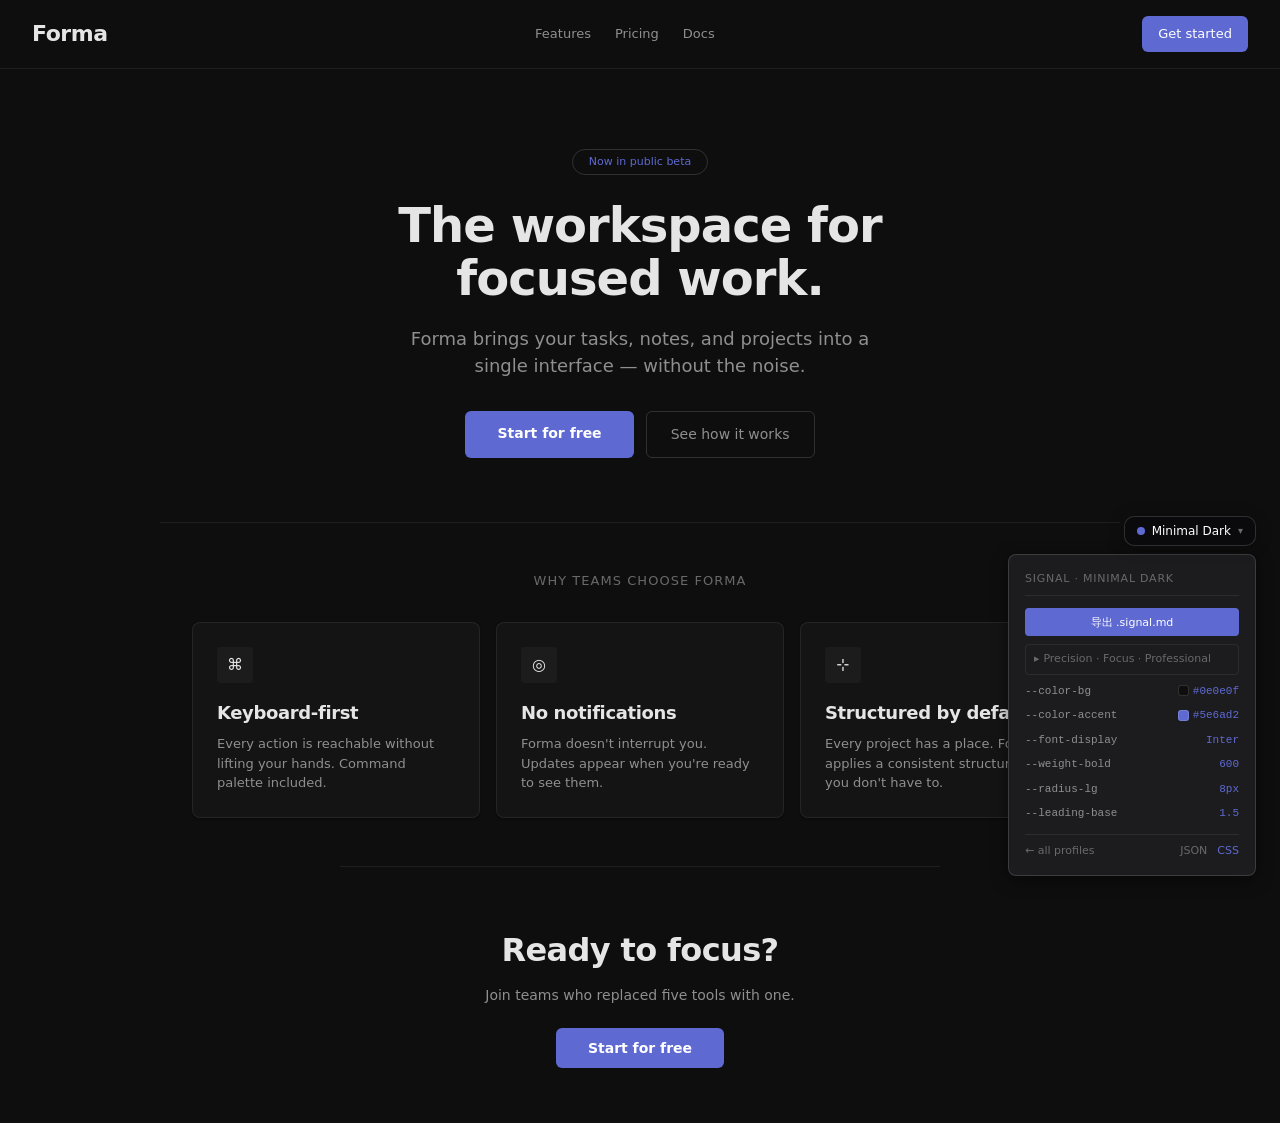
==== demo.html @ 25e59837 "feat: S9 · post-export guidance after .signal.md download - Show inline guidance in legend panel aft" ====
<!DOCTYPE html>
<html lang="en">
<head>
  <meta charset="UTF-8">
  <meta name="viewport" content="width=device-width, initial-scale=1.0">
  <title>Signal Profiles — design-token-signals</title>
  <link rel="preconnect" href="https://fonts.googleapis.com">
  <link rel="preconnect" href="https://fonts.gstatic.com" crossorigin>
  <link href="https://fonts.googleapis.com/css2?family=Plus+Jakarta+Sans:wght@400;500;600;700;800&family=Space+Grotesk:wght@400;500;600;700&family=Playfair+Display:ital,wght@0,700;1,400;1,700&display=swap" rel="stylesheet">
  <link rel="stylesheet" href="tokens.css">
  <style>
    *, *::before, *::after { box-sizing: border-box; margin: 0; padding: 0; }

    body {
      background: var(--color-bg);
      color: var(--color-text-1);
      font-family: var(--font-body);
      font-size: var(--text-base);
      line-height: var(--leading-base);
      -webkit-font-smoothing: antialiased;
      transition: background-color 0.25s ease, color 0.2s ease;
    }

    /* ── Side Controls (switcher + legend stacked bottom-right) ── */
    .side-controls {
      position: fixed;
      bottom: var(--space-6);
      right: var(--space-6);
      z-index: 100;
      display: flex;
      flex-direction: column;
      align-items: flex-end;
      gap: 8px;
    }

    /* ── Theme Switcher ── */
    .theme-switcher {
      position: relative;
      animation: switcher-enter 0.4s cubic-bezier(0.16, 1, 0.3, 1) both;
    }
    @keyframes switcher-enter {
      from { opacity: 0; transform: translateY(8px); }
      to   { opacity: 1; transform: translateY(0); }
    }

    /* Trigger pill */
    .switcher-trigger {
      display: flex;
      align-items: center;
      gap: 7px;
      padding: 7px 12px;
      background: rgba(10, 10, 14, 0.82);
      backdrop-filter: blur(20px) saturate(160%);
      -webkit-backdrop-filter: blur(20px) saturate(160%);
      border: 1px solid rgba(255,255,255,0.15);
      border-radius: 10px;
      cursor: pointer;
      font-size: 12px;
      font-weight: 500;
      color: #ffffff;
      font-family: inherit;
      box-shadow: 0 2px 16px rgba(0,0,0,0.28);
      transition: background 0.15s, border-color 0.15s;
      white-space: nowrap;
    }
    .switcher-trigger:hover {
      background: rgba(20, 20, 28, 0.95);
      border-color: rgba(255,255,255,0.26);
    }
    .trigger-dot {
      width: 8px; height: 8px;
      border-radius: 50%;
      flex-shrink: 0;
      transition: background 0.25s;
    }
    .trigger-chevron {
      color: rgba(255,255,255,0.4);
      font-size: 10px;
      line-height: 1;
      transition: transform 0.2s;
      flex-shrink: 0;
    }
    .theme-switcher.open .trigger-chevron {
      transform: rotate(180deg);
    }

    /* Dropdown panel — opens upward */
    .switcher-panel {
      position: absolute;
      bottom: calc(100% + 8px);
      top: auto;
      right: 0;
      width: 210px;
      background: rgba(10, 10, 14, 0.96);
      backdrop-filter: blur(24px) saturate(180%);
      -webkit-backdrop-filter: blur(24px) saturate(180%);
      border: 1px solid rgba(255,255,255,0.14);
      border-radius: 13px;
      box-shadow: 0 -4px 40px rgba(0,0,0,0.55);
      overflow: hidden;
      transform-origin: bottom right;
      transform: scale(0.95) translateY(6px);
      opacity: 0;
      pointer-events: none;
      transition: transform 0.22s cubic-bezier(0.16, 1, 0.3, 1), opacity 0.16s;
    }
    .theme-switcher.open .switcher-panel {
      transform: scale(1) translateY(0);
      opacity: 1;
      pointer-events: auto;
    }
    .panel-header {
      padding: 10px 14px 8px;
      font-size: 10px;
      color: rgba(255,255,255,0.42);
      letter-spacing: 0.08em;
      text-transform: uppercase;
      border-bottom: 1px solid rgba(255,255,255,0.07);
      font-family: system-ui, sans-serif;
    }
    .panel-options { padding: 4px; }
    .theme-btn {
      display: flex;
      align-items: center;
      gap: 8px;
      width: 100%;
      text-align: left;
      padding: 7px 10px;
      border-radius: 7px;
      border: none;
      background: transparent;
      color: rgba(255,255,255,0.48);
      font-size: 12px;
      font-weight: 500;
      cursor: pointer;
      font-family: inherit;
      transition: background 0.12s, color 0.12s;
      white-space: nowrap;
    }
    .theme-btn:hover {
      background: rgba(255,255,255,0.07);
      color: rgba(255,255,255,0.9);
    }
    .theme-btn.active {
      background: rgba(255,255,255,0.10);
      color: #ffffff;
    }
    .theme-btn .dot {
      width: 8px; height: 8px;
      border-radius: 50%;
      flex-shrink: 0;
    }
    .theme-btn .check {
      margin-left: auto;
      font-size: 10px;
      color: rgba(255,255,255,0.45);
      flex-shrink: 0;
    }
    .panel-footer {
      padding: 8px 14px 10px;
      border-top: 1px solid rgba(255,255,255,0.07);
      display: flex;
      align-items: center;
      justify-content: space-between;
    }
    .panel-footer a {
      font-size: 11px;
      color: rgba(255,255,255,0.52);
      text-decoration: none;
      transition: color 0.15s;
    }
    .panel-footer a:hover { color: rgba(255,255,255,0.88); }
    .share-btn {
      font-size: 11px;
      font-weight: 500;
      color: rgba(255,255,255,0.52);
      background: transparent;
      border: none;
      cursor: pointer;
      font-family: inherit;
      padding: 0;
      line-height: 1;
      transition: color 0.15s;
    }
    .share-btn:hover { color: rgba(255,255,255,0.88); }
    .share-btn.copied { color: #4ade80; }

    /* ── Nav ── */
    nav {
      display: flex;
      align-items: center;
      justify-content: space-between;
      padding: var(--space-4) var(--space-8);
      border-bottom: 1px solid var(--color-border);
      background: var(--color-bg);
      transition: background-color 0.25s, border-color 0.25s;
    }
    .nav-logo {
      font-family: var(--font-display);
      font-size: var(--text-xl);
      font-weight: var(--weight-bold);
      letter-spacing: var(--tracking-tight);
      color: var(--color-text-1);
      text-decoration: none;
    }
    .nav-links {
      display: flex; gap: var(--space-6);
      list-style: none;
    }
    .nav-links a {
      font-size: var(--text-sm);
      color: var(--color-text-2);
      text-decoration: none;
      transition: color 0.15s;
    }
    .nav-links a:hover { color: var(--color-text-1); }
    .nav-cta {
      font-size: var(--text-sm);
      font-weight: var(--weight-medium);
      background: var(--color-accent);
      color: #fff;
      padding: var(--space-2) var(--space-4);
      border-radius: var(--radius-md);
      text-decoration: none;
      transition: background 0.2s, border-radius 0.25s;
    }
    .nav-cta:hover { background: var(--color-accent-hover); }

    /* ── Hero ── */
    .hero {
      max-width: 760px;
      margin: 0 auto;
      padding: var(--space-20) var(--space-8) var(--space-16);
      text-align: center;
    }
    .hero-badge {
      display: inline-flex;
      align-items: center;
      gap: var(--space-2);
      font-size: var(--text-xs);
      font-weight: var(--weight-medium);
      color: var(--color-accent);
      border: 1px solid var(--color-border-strong);
      padding: var(--space-1) var(--space-4);
      border-radius: 100px;
      margin-bottom: var(--space-6);
      transition: border-color 0.25s, color 0.25s;
    }
    .hero-h1 {
      font-family: var(--font-display);
      font-size: var(--text-3xl);
      font-weight: var(--weight-bold);
      letter-spacing: var(--tracking-tight);
      line-height: 1.1;
      color: var(--color-text-1);
      margin-bottom: var(--space-5);
      transition: font-size 0.25s;
    }
    .hero-h1-accent {
      display: block;
      color: var(--color-text-1);
    }
    .hero-tagline {
      font-size: var(--text-lg);
      color: var(--color-text-2);
      line-height: var(--leading-base);
      margin-bottom: var(--space-8);
      max-width: 500px;
      margin-left: auto;
      margin-right: auto;
      transition: color 0.25s;
    }
    .hero-actions {
      display: flex;
      gap: var(--space-3);
      justify-content: center;
    }
    .btn-primary {
      background: var(--color-accent);
      color: #fff;
      font-size: var(--text-base);
      font-weight: var(--weight-bold);
      padding: var(--space-3) var(--space-8);
      border-radius: var(--radius-md);
      text-decoration: none;
      border: none; cursor: pointer;
      transition: background 0.2s, border-radius 0.25s;
    }
    .btn-primary:hover { background: var(--color-accent-hover); }
    .btn-ghost {
      background: transparent;
      color: var(--color-text-2);
      font-size: var(--text-base);
      font-weight: var(--weight-normal);
      padding: var(--space-3) var(--space-6);
      border-radius: var(--radius-md);
      border: 1px solid var(--color-border-strong);
      text-decoration: none; cursor: pointer;
      transition: border-color 0.2s, color 0.2s, border-radius 0.25s;
    }
    .btn-ghost:hover { color: var(--color-text-1); border-color: var(--color-text-3); }

    /* ── Features ── */
    .features {
      max-width: 960px;
      margin: 0 auto;
      padding: var(--space-12) var(--space-8);
      border-top: 1px solid var(--color-border);
      transition: border-color 0.25s;
    }
    .features-label {
      font-family: var(--font-display);
      font-size: var(--text-sm);
      font-weight: var(--weight-medium);
      color: var(--color-text-3);
      letter-spacing: 0.08em;
      text-transform: uppercase;
      text-align: center;
      margin-bottom: var(--space-8);
      transition: color 0.25s;
    }
    .features-grid {
      display: grid;
      grid-template-columns: repeat(3, 1fr);
      gap: var(--space-4);
    }
    .feature-card {
      background: var(--color-bg-secondary);
      border: 1px solid var(--color-border);
      border-radius: var(--radius-lg);
      padding: var(--space-6);
      box-shadow: var(--shadow-sm);
      transition: background-color 0.25s, border-color 0.25s, border-radius 0.25s, box-shadow 0.25s;
    }
    .feature-icon {
      width: 36px; height: 36px;
      background: rgba(128,128,128,0.08);
      border-radius: var(--radius-sm);
      margin-bottom: var(--space-4);
      display: flex; align-items: center;
      justify-content: center;
      font-size: 16px;
      transition: border-radius 0.25s;
    }
    .feature-card h3 {
      font-family: var(--font-display);
      font-size: var(--text-lg);
      font-weight: var(--weight-bold);
      color: var(--color-text-1);
      margin-bottom: var(--space-2);
      letter-spacing: var(--tracking-tight);
      transition: color 0.25s;
    }
    .feature-card p {
      font-size: var(--text-sm);
      color: var(--color-text-2);
      line-height: var(--leading-base);
      transition: color 0.25s;
    }

    /* ── CTA ── */
    .cta-section {
      max-width: 600px;
      margin: 0 auto;
      padding: var(--space-16) var(--space-8);
      text-align: center;
      border-top: 1px solid var(--color-border);
      transition: border-color 0.25s;
    }
    .cta-section h2 {
      font-family: var(--font-display);
      font-size: var(--text-2xl);
      font-weight: var(--weight-bold);
      letter-spacing: var(--tracking-tight);
      line-height: 1.2;
      margin-bottom: var(--space-4);
      transition: color 0.25s;
    }
    .cta-section p {
      font-size: var(--text-base);
      color: var(--color-text-2);
      margin-bottom: var(--space-8);
      line-height: var(--leading-base);
      transition: color 0.25s;
    }

    /* ── Token Legend ── */
    .token-legend {
      background: var(--color-bg-elevated);
      border: 1px solid var(--color-border-strong);
      border-radius: var(--radius-lg);
      padding: var(--space-4);
      width: 248px;
      box-shadow: var(--shadow-md);
      transition: background-color 0.25s, border-color 0.25s, border-radius 0.25s;
    }
    .legend-title {
      font-size: 11px;
      font-weight: var(--weight-medium);
      color: var(--color-text-3);
      letter-spacing: 0.07em;
      text-transform: uppercase;
      margin-bottom: var(--space-3);
      padding-bottom: var(--space-2);
      border-bottom: 1px solid var(--color-border);
      transition: color 0.25s, border-color 0.25s;
    }
    .legend-row {
      display: flex;
      align-items: center;
      justify-content: space-between;
      margin-bottom: var(--space-2);
    }
    .legend-key {
      font-size: 11px;
      font-family: 'SF Mono', 'Fira Code', monospace;
      color: var(--color-text-2);
      transition: color 0.25s;
    }
    .legend-val {
      font-size: 11px;
      font-family: 'SF Mono', 'Fira Code', monospace;
      color: var(--color-accent);
      transition: color 0.25s;
    }
    .legend-swatch {
      width: 11px; height: 11px;
      border-radius: 3px;
      border: 1px solid var(--color-border-strong);
      flex-shrink: 0;
    }
    .legend-footer {
      display: flex;
      align-items: center;
      justify-content: space-between;
      margin-top: var(--space-3);
      padding-top: var(--space-2);
      border-top: 1px solid var(--color-border);
      transition: border-color 0.25s;
    }
    .legend-back {
      font-size: 11px;
      color: var(--color-text-3);
      text-decoration: none;
      transition: color 0.15s;
    }
    .legend-back:hover { color: var(--color-text-2); }

    /* ── Signal meta accordion ── */
    .signal-meta {
      margin-bottom: var(--space-2);
      border: 1px solid var(--color-border);
      border-radius: calc(var(--radius-lg) / 2);
      overflow: hidden;
      transition: border-color 0.25s;
    }
    .signal-meta-summary {
      font-size: 11px;
      font-weight: var(--weight-medium);
      color: var(--color-text-3);
      padding: 6px 8px;
      cursor: pointer;
      list-style: none;
      display: flex;
      align-items: center;
      gap: 4px;
      user-select: none;
      transition: color 0.15s, background 0.15s;
    }
    .signal-meta-summary::-webkit-details-marker { display: none; }
    .signal-meta-summary::before {
      content: '▶';
      font-size: 7px;
      transition: transform 0.15s;
      display: inline-block;
    }
    details[open] .signal-meta-summary::before { transform: rotate(90deg); }
    .signal-meta-summary:hover { color: var(--color-text-2); background: var(--color-bg-secondary); }
    .signal-meta-body {
      padding: 8px;
      border-top: 1px solid var(--color-border);
      display: flex;
      flex-direction: column;
      gap: 6px;
      transition: border-color 0.25s;
    }
    .signal-meta-rationale {
      font-size: 10px;
      color: var(--color-text-2);
      line-height: 1.5;
      margin: 0;
    }
    .signal-meta-section {
      display: flex;
      align-items: flex-start;
      gap: 6px;
    }
    .signal-meta-label {
      font-size: 11px;
      font-weight: var(--weight-medium);
      color: var(--color-text-3);
      white-space: nowrap;
      padding-top: 2px;
      min-width: 36px;
    }
    .signal-meta-tags {
      display: flex;
      flex-wrap: wrap;
      gap: 3px;
    }
    .signal-tag {
      font-size: 11px;
      padding: 1px 5px;
      border-radius: 3px;
      line-height: 1.6;
    }
    .signal-tag--use {
      background: color-mix(in srgb, var(--color-accent) 10%, transparent);
      color: var(--color-accent);
    }
    .signal-tag--anti {
      background: color-mix(in srgb, var(--color-text-3) 10%, transparent);
      color: var(--color-text-3);
    }
    .signal-tag--brand {
      background: color-mix(in srgb, var(--color-text-2) 8%, transparent);
      color: var(--color-text-2);
    }

    .legend-actions {
      display: flex;
      align-items: center;
      gap: 10px;
    }
    .export-signal-btn {
      display: block;
      width: 100%;
      height: 28px;
      font-size: 11px;
      font-weight: var(--weight-medium);
      color: #fff;
      background: var(--color-accent);
      border: none;
      border-radius: calc(var(--radius-lg) / 2);
      cursor: pointer;
      font-family: inherit;
      padding: 0 var(--space-3);
      line-height: 1;
      margin-bottom: var(--space-2);
      transition: opacity 0.15s, border-radius 0.25s, background 0.25s;
    }
    .export-signal-btn:hover { opacity: 0.85; }
    .export-json-btn {
      font-size: 11px;
      font-weight: var(--weight-medium);
      color: var(--color-text-3);
      background: transparent;
      border: none;
      cursor: pointer;
      font-family: inherit;
      padding: 0;
      line-height: 1;
      transition: color 0.15s;
    }
    .export-json-btn:hover { color: var(--color-text-2); }
    .copy-css-btn {
      font-size: 11px;
      font-weight: var(--weight-medium);
      color: var(--color-accent);
      background: transparent;
      border: none;
      cursor: pointer;
      font-family: inherit;
      padding: 0;
      line-height: 1;
      transition: opacity 0.15s;
    }
    .copy-css-btn:hover { opacity: 0.75; }
    .copy-css-btn[data-state="copied"] { color: #4ade80; cursor: default; }
    /* ── S9: Post-export guidance ── */
    .signal-guide {
      margin-bottom: var(--space-2);
      padding: 8px 10px;
      border-left: 2px solid var(--color-accent);
      background: color-mix(in srgb, var(--color-accent) 6%, transparent);
      border-radius: 0 calc(var(--radius-lg) / 2) calc(var(--radius-lg) / 2) 0;
      display: flex;
      flex-direction: column;
      gap: 3px;
      transition: border-color 0.25s, background 0.25s;
    }
    .signal-guide-step {
      font-size: 11px;
      color: var(--color-text-2);
      line-height: 1.4;
      margin: 0;
    }
    .signal-guide-code {
      font-size: 10px;
      font-family: 'SF Mono', 'Fira Code', monospace;
      color: var(--color-text-2);
      background: color-mix(in srgb, var(--color-text-1) 7%, transparent);
      padding: 3px 6px;
      border-radius: 3px;
      word-break: break-all;
      line-height: 1.5;
      margin-top: 1px;
    }
    .signal-guide-copy-btn {
      align-self: flex-start;
      font-size: 10px;
      font-weight: var(--weight-medium);
      color: var(--color-accent);
      background: transparent;
      border: none;
      cursor: pointer;
      font-family: inherit;
      padding: 0;
      line-height: 1;
      margin-top: 2px;
      transition: opacity 0.15s;
    }
    .signal-guide-copy-btn:hover { opacity: 0.75; }

    /* ── CSS Fallback Modal ── */
    .css-fallback {
      position: fixed;
      inset: 0;
      background: rgba(0,0,0,0.6);
      display: flex;
      align-items: center;
      justify-content: center;
      z-index: 200;
    }
    .css-fallback[hidden] { display: none; }
    .css-fallback-box {
      background: #1a1a1f;
      border: 1px solid rgba(255,255,255,0.14);
      border-radius: 12px;
      padding: 16px;
      width: min(520px, calc(100vw - 32px));
      box-shadow: 0 8px 40px rgba(0,0,0,0.6);
    }
    .css-fallback-header {
      display: flex;
      align-items: center;
      justify-content: space-between;
      margin-bottom: 10px;
      font-size: 12px;
      color: rgba(255,255,255,0.6);
    }
    .css-fallback-close {
      background: transparent;
      border: none;
      cursor: pointer;
      color: rgba(255,255,255,0.45);
      font-size: 18px;
      line-height: 1;
      padding: 0;
      transition: color 0.15s;
    }
    .css-fallback-close:hover { color: rgba(255,255,255,0.9); }
    .css-fallback-textarea {
      width: 100%;
      height: 240px;
      background: rgba(255,255,255,0.04);
      border: 1px solid rgba(255,255,255,0.1);
      border-radius: 6px;
      padding: 10px 12px;
      font-size: 11px;
      font-family: 'SF Mono', 'Fira Code', monospace;
      color: rgba(255,255,255,0.8);
      resize: none;
      line-height: 1.6;
      outline: none;
      box-sizing: border-box;
    }

    /* ── Responsive ── */
    @media (max-width: 640px) {
      .features-grid { grid-template-columns: 1fr; }
      .side-controls { bottom: 16px; right: 16px; }
      .token-legend { display: none; }
      nav .nav-links { display: none; }
      .switcher-back { display: none; }
      .theme-btn { padding: 5px 8px; font-size: 11px; }
    }
  </style>
</head>
<body data-theme="minimal-dark">

  <!-- Nav -->
  <nav>
    <a href="#" class="nav-logo" id="nav-logo">Forma</a>
    <ul class="nav-links">
      <li><a href="#">Features</a></li>
      <li><a href="#">Pricing</a></li>
      <li><a href="#">Docs</a></li>
    </ul>
    <a href="#" class="nav-cta" id="nav-cta">Get started</a>
  </nav>

  <!-- Hero -->
  <section class="hero">
    <div class="hero-badge" id="hero-badge">Now in public beta</div>
    <h1 class="hero-h1">
      <span id="hero-h1-line1">The workspace for</span><br>
      <span class="hero-h1-accent" id="hero-h1-accent">focused work.</span>
    </h1>
    <p class="hero-tagline" id="hero-tagline">
      Forma brings your tasks, notes, and projects into a single interface — without the noise.
    </p>
    <div class="hero-actions">
      <a href="#" class="btn-primary" id="btn-primary">Start for free</a>
      <a href="#" class="btn-ghost">See how it works</a>
    </div>
  </section>

  <!-- Features -->
  <section class="features">
    <p class="features-label" id="features-label">Why teams choose Forma</p>
    <div class="features-grid" id="features-grid"></div>
  </section>

  <!-- CTA -->
  <section class="cta-section">
    <h2 id="cta-h2">Ready to focus?</h2>
    <p id="cta-p">Join teams who replaced five tools with one.</p>
    <a href="#" class="btn-primary" id="btn-cta">Start for free</a>
  </section>

  <!-- Side Controls: switcher + legend, fixed bottom-right -->
  <div class="side-controls">
    <div class="theme-switcher" id="switcher">
      <button class="switcher-trigger" id="switcher-trigger" aria-haspopup="listbox" aria-expanded="false">
        <span class="trigger-dot" id="trigger-dot"></span>
        <span id="trigger-label">Signal Profile</span>
        <span class="trigger-chevron">▾</span>
      </button>
      <div class="switcher-panel" id="switcher-panel" role="listbox">
        <div class="panel-header">Signal Profile</div>
        <div class="panel-options" id="panel-options"></div>
        <div class="panel-footer">
          <a href="index.html">← all profiles</a>
          <button class="share-btn" id="share-btn">复制链接</button>
        </div>
      </div>
    </div>
    <aside class="token-legend" id="token-legend"></aside>
  </div>

  <!-- AC-4: CSS copy fallback modal (shown when clipboard API unavailable) -->
  <div class="css-fallback" id="css-fallback" hidden>
    <div class="css-fallback-box">
      <div class="css-fallback-header">
        <span>无法自动复制，请手动全选复制</span>
        <button class="css-fallback-close" id="css-fallback-close" aria-label="关闭">×</button>
      </div>
      <textarea class="css-fallback-textarea" id="css-fallback-textarea" readonly spellcheck="false"></textarea>
    </div>
  </div>

  <script src="js/demo.js"></script>

</body>
</html>
---- tokens.css ----
/* ═══════════════════════════════════════════════════
   design-token-signals · all signal profiles
   Switch via [data-theme] on <body>
   ═══════════════════════════════════════════════════ */

/* ── Shared spacing scale (4px base) ── */
:root {
  --space-1:   4px;
  --space-2:   8px;
  --space-3:  12px;
  --space-4:  16px;
  --space-5:  20px;
  --space-6:  24px;
  --space-8:  32px;
  --space-10: 40px;
  --space-12: 48px;
  --space-16: 64px;
  --space-20: 80px;
  --space-24: 96px;
}

/* ─────────────────────────────────────────
   CLEAN LIGHT · Trust · Professional · Clarity
   Inspired by: Stripe
───────────────────────────────────────── */
[data-theme="clean-light"] {
  --color-bg:            #f6f9fc;
  --color-bg-secondary:  #eef3f9;
  --color-bg-elevated:   #ffffff;
  --color-border:        #e3e8ee;
  --color-border-strong: #c1cada;
  --color-accent:        #635bff;
  --color-accent-hover:  #5851e5;
  --color-text-1:        #0a2540;
  --color-text-2:        #425466;
  --color-text-3:        #738595;

  --font-display: 'Inter', -apple-system, sans-serif;
  --font-body:    -apple-system, 'Inter', sans-serif;
  --text-xs:      11px;
  --text-sm:      13px;
  --text-base:    15px;
  --text-lg:      18px;
  --text-xl:      22px;
  --text-2xl:     34px;
  --text-3xl:     50px;
  --weight-normal:  400;
  --weight-medium:  500;
  --weight-bold:    600;
  --leading-base:   1.6;
  --tracking-tight: -0.022em;

  --radius-sm:  4px;
  --radius-md:  6px;
  --radius-lg:  8px;
  --shadow-sm:  0 1px 3px rgba(50,50,93,.10), 0 1px 0 rgba(0,0,0,.02);
  --shadow-md:  0 4px 6px rgba(50,50,93,.11), 0 1px 3px rgba(0,0,0,.08);
}

/* ─────────────────────────────────────────
   MINIMAL DARK · Precision · Focus · Professional
   Inspired by: Linear
───────────────────────────────────────── */
[data-theme="minimal-dark"] {
  --color-bg:            #0e0e0f;
  --color-bg-secondary:  #141415;
  --color-bg-elevated:   #1c1c1e;
  --color-border:        rgba(255,255,255,0.07);
  --color-border-strong: rgba(255,255,255,0.14);
  --color-accent:        #5e6ad2;
  --color-accent-hover:  #4f5bbf;
  --color-text-1:        #e5e5e6;
  --color-text-2:        #8f8f8f;
  --color-text-3:        #696969;

  --font-display: 'Inter', system-ui, sans-serif;
  --font-body:    'Inter', system-ui, sans-serif;
  --text-xs:      11px;
  --text-sm:      13px;
  --text-base:    14px;
  --text-lg:      18px;
  --text-xl:      22px;
  --text-2xl:     32px;
  --text-3xl:     48px;
  --weight-normal:  400;
  --weight-medium:  500;
  --weight-bold:    600;
  --leading-base:   1.5;
  --tracking-tight: -0.02em;

  --radius-sm:  4px;
  --radius-md:  6px;
  --radius-lg:  8px;
  --shadow-sm:  0 1px 2px rgba(0,0,0,.40);
  --shadow-md:  0 4px 16px rgba(0,0,0,.50);
}

/* ─────────────────────────────────────────
   BOLD DARK · Power · Developer-native · Dramatic
   Inspired by: Raycast
───────────────────────────────────────── */
[data-theme="bold-dark"] {
  --color-bg:            #070809;
  --color-bg-secondary:  #101111;
  --color-bg-elevated:   #151617;
  --color-border:        #1e2122;
  --color-border-strong: #2e3133;
  --color-accent:        #ff3a3a;
  --color-accent-hover:  #e52e2e;
  --color-text-1:        #f5f5f5;
  --color-text-2:        #8a8f98;
  --color-text-3:        #676d76;

  --font-display: 'Inter', system-ui, sans-serif;
  --font-body:    'Inter', system-ui, sans-serif;
  --text-xs:      11px;
  --text-sm:      13px;
  --text-base:    15px;
  --text-lg:      18px;
  --text-xl:      22px;
  --text-2xl:     36px;
  --text-3xl:     54px;
  --weight-normal:  400;
  --weight-medium:  500;
  --weight-bold:    700;
  --leading-base:   1.5;
  --tracking-tight: -0.025em;

  --radius-sm:  4px;
  --radius-md:  8px;
  --radius-lg:  12px;
  --shadow-sm:  0 1px 4px rgba(0,0,0,.60);
  --shadow-md:  0 8px 32px rgba(0,0,0,.80);
}

/* ─────────────────────────────────────────
   WARM ORGANIC · Humanity · Warmth · Thoughtful
   Inspired by: Craft
───────────────────────────────────────── */
[data-theme="warm-organic"] {
  --color-bg:            #fafaf8;
  --color-bg-secondary:  #f5f5f2;
  --color-bg-elevated:   #ffffff;
  --color-border:        #e8e8e4;
  --color-border-strong: #d4d4ce;
  --color-accent:        #e8643a;
  --color-accent-hover:  #d4562e;
  --color-text-1:        #1a1a18;
  --color-text-2:        #6b6b65;
  --color-text-3:        #7d7d76;

  --font-display: 'Georgia', 'Times New Roman', serif;
  --font-body:    system-ui, -apple-system, sans-serif;
  --text-xs:      12px;
  --text-sm:      13px;
  --text-base:    16px;
  --text-lg:      20px;
  --text-xl:      26px;
  --text-2xl:     40px;
  --text-3xl:     56px;
  --weight-normal:  400;
  --weight-medium:  500;
  --weight-bold:    600;
  --leading-base:   1.65;
  --tracking-tight: -0.01em;

  --radius-sm:  6px;
  --radius-md:  10px;
  --radius-lg:  16px;
  --shadow-sm:  0 1px 4px rgba(0,0,0,.06);
  --shadow-md:  0 4px 16px rgba(0,0,0,.08), 0 1px 4px rgba(0,0,0,.04);
}

/* ─────────────────────────────────────────
   PLAYFUL · Energy · Expression · Delight
   Inspired by: Arc
───────────────────────────────────────── */
[data-theme="playful"] {
  --color-bg:            #ffffff;
  --color-bg-secondary:  #faf5ff;
  --color-bg-elevated:   #ffffff;
  --color-border:        rgba(124,58,237,.12);
  --color-border-strong: rgba(124,58,237,.28);
  --color-accent:        #7c3aed;
  --color-accent-hover:  #6d28d9;
  --color-text-1:        #18003d;
  --color-text-2:        #5b21b6;
  --color-text-3:        #8e68e8;

  --font-display: 'Plus Jakarta Sans', system-ui, sans-serif;
  --font-body:    'Plus Jakarta Sans', system-ui, sans-serif;
  --text-xs:      11px;
  --text-sm:      13px;
  --text-base:    15px;
  --text-lg:      18px;
  --text-xl:      24px;
  --text-2xl:     36px;
  --text-3xl:     52px;
  --weight-normal:  400;
  --weight-medium:  600;
  --weight-bold:    800;
  --leading-base:   1.6;
  --tracking-tight: -0.03em;

  --radius-sm:  12px;
  --radius-md:  18px;
  --radius-lg:  24px;
  --shadow-sm:  0 2px 8px rgba(124,58,237,.08);
  --shadow-md:  0 8px 32px rgba(124,58,237,.14), 0 2px 8px rgba(124,58,237,.06);
}

/* ─────────────────────────────────────────
   NEO-BRUTALIST · Directness · Honesty · Anti-polish
   Inspired by: Figma marketing, creative agencies
───────────────────────────────────────── */
[data-theme="neo-brutalist"] {
  --color-bg:            #f9f6ef;
  --color-bg-secondary:  #f0ece0;
  --color-bg-elevated:   #ffffff;
  --color-border:        #000000;
  --color-border-strong: #000000;
  --color-accent:        #f5e100;
  --color-accent-hover:  #e8d400;
  --color-text-1:        #000000;
  --color-text-2:        #333333;
  --color-text-3:        #888888;

  --font-display: 'Space Grotesk', system-ui, sans-serif;
  --font-body:    system-ui, -apple-system, sans-serif;
  --text-xs:      11px;
  --text-sm:      13px;
  --text-base:    15px;
  --text-lg:      20px;
  --text-xl:      26px;
  --text-2xl:     40px;
  --text-3xl:     60px;
  --weight-normal:  400;
  --weight-medium:  600;
  --weight-bold:    800;
  --leading-base:   1.4;
  --tracking-tight: -0.01em;

  --radius-sm:  0px;
  --radius-md:  0px;
  --radius-lg:  0px;
  --shadow-sm:  2px 2px 0 #000;
  --shadow-md:  4px 4px 0 #000;
}

/* ─────────────────────────────────────────
   AI GRADIENT · Future · Ambition · Scale
   Inspired by: Vercel AI, Cursor, Perplexity
───────────────────────────────────────── */
[data-theme="ai-gradient"] {
  --color-bg:            #08080f;
  --color-bg-secondary:  #0f0f1a;
  --color-bg-elevated:   #141420;
  --color-border:        rgba(139,92,246,.14);
  --color-border-strong: rgba(139,92,246,.28);
  --color-accent:        #8b5cf6;
  --color-accent-hover:  #7c3aed;
  --color-text-1:        #ffffff;
  --color-text-2:        rgba(255,255,255,.55);
  --color-text-3:        rgba(255,255,255,.40);

  --font-display: 'Inter', system-ui, sans-serif;
  --font-body:    'Inter', system-ui, sans-serif;
  --text-xs:      11px;
  --text-sm:      13px;
  --text-base:    14px;
  --text-lg:      18px;
  --text-xl:      22px;
  --text-2xl:     34px;
  --text-3xl:     52px;
  --weight-normal:  400;
  --weight-medium:  500;
  --weight-bold:    600;
  --leading-base:   1.55;
  --tracking-tight: -0.02em;

  --radius-sm:  8px;
  --radius-md:  12px;
  --radius-lg:  16px;
  --shadow-sm:  0 0 12px rgba(139,92,246,.10);
  --shadow-md:  0 0 40px rgba(139,92,246,.15), 0 8px 32px rgba(0,0,0,.6);
}

/* ─────────────────────────────────────────
   CORPORATE BLUE · Trust · Compliance · Risk-averse
   Inspired by: Salesforce, HubSpot, ServiceNow
───────────────────────────────────────── */
[data-theme="corporate-blue"] {
  --color-bg:            #ffffff;
  --color-bg-secondary:  #f4f6f9;
  --color-bg-elevated:   #ffffff;
  --color-border:        #dddbda;
  --color-border-strong: #b0adab;
  --color-accent:        #0070d2;
  --color-accent-hover:  #005fb2;
  --color-text-1:        #181818;
  --color-text-2:        #54698d;
  --color-text-3:        #7d8fa0;

  --font-display: 'Inter', -apple-system, sans-serif;
  --font-body:    -apple-system, 'Inter', sans-serif;
  --text-xs:      11px;
  --text-sm:      12px;
  --text-base:    14px;
  --text-lg:      18px;
  --text-xl:      22px;
  --text-2xl:     32px;
  --text-3xl:     44px;
  --weight-normal:  400;
  --weight-medium:  500;
  --weight-bold:    600;
  --leading-base:   1.5;
  --tracking-tight: -0.01em;

  --radius-sm:  3px;
  --radius-md:  4px;
  --radius-lg:  4px;
  --shadow-sm:  0 2px 4px rgba(0,0,0,.08);
  --shadow-md:  0 4px 12px rgba(0,0,0,.12);
}

/* ─────────────────────────────────────────
   MONOCHROME · Confidence · Timeless · Editorial
   Inspired by: NYT, fashion agencies, Basecamp
───────────────────────────────────────── */
[data-theme="monochrome"] {
  --color-bg:            #ffffff;
  --color-bg-secondary:  #f7f7f7;
  --color-bg-elevated:   #ffffff;
  --color-border:        #e8e8e8;
  --color-border-strong: #b8b8b8;
  --color-accent:        #000000;
  --color-accent-hover:  #333333;
  --color-text-1:        #000000;
  --color-text-2:        #555555;
  --color-text-3:        #8c8c8c;

  --font-display: 'Playfair Display', 'Georgia', serif;
  --font-body:    'Inter', system-ui, sans-serif;
  --text-xs:      11px;
  --text-sm:      13px;
  --text-base:    16px;
  --text-lg:      20px;
  --text-xl:      28px;
  --text-2xl:     44px;
  --text-3xl:     66px;
  --weight-normal:  400;
  --weight-medium:  500;
  --weight-bold:    700;
  --leading-base:   1.7;
  --tracking-tight: -0.02em;

  --radius-sm:  2px;
  --radius-md:  2px;
  --radius-lg:  2px;
  --shadow-sm:  none;
  --shadow-md:  none;
}

/* ─────────────────────────────────────────
   Theme-specific overrides: gradient text
───────────────────────────────────────── */
[data-theme="bold-dark"] .hero-h1-accent {
  background: linear-gradient(90deg, #ff6363, #ff2c2c);
  -webkit-background-clip: text;
  -webkit-text-fill-color: transparent;
  background-clip: text;
}

[data-theme="playful"] .hero-h1-accent {
  background: linear-gradient(135deg, #7c3aed 0%, #e879f9 55%, #f59e0b 100%);
  -webkit-background-clip: text;
  -webkit-text-fill-color: transparent;
  background-clip: text;
}

[data-theme="playful"] .btn-primary {
  background: linear-gradient(135deg, #7c3aed, #e879f9);
}
[data-theme="playful"] .btn-primary:hover {
  background: linear-gradient(135deg, #6d28d9, #d946ef);
  opacity: 0.95;
}

/* Neo-brutalist: hard-shadow buttons + bordered elements */
[data-theme="neo-brutalist"] nav {
  border-bottom: 2px solid #000;
}
[data-theme="neo-brutalist"] .btn-primary {
  background: var(--color-accent);
  color: #000;
  border: 2px solid #000;
  box-shadow: 4px 4px 0 #000;
  transition: transform 0.1s, box-shadow 0.1s;
}
[data-theme="neo-brutalist"] .btn-primary:hover {
  background: var(--color-accent);
  transform: translate(-2px, -2px);
  box-shadow: 6px 6px 0 #000;
}
[data-theme="neo-brutalist"] .btn-ghost {
  border: 2px solid #000;
  box-shadow: 3px 3px 0 #000;
  color: #000;
}
[data-theme="neo-brutalist"] .btn-ghost:hover {
  transform: translate(-1px, -1px);
  box-shadow: 4px 4px 0 #000;
}
[data-theme="neo-brutalist"] .nav-cta {
  background: #000;
  color: #f5e100;
  border-radius: 0;
}
[data-theme="neo-brutalist"] .nav-cta:hover { background: #333; }
[data-theme="neo-brutalist"] .feature-card {
  border: 2px solid #000;
  box-shadow: 4px 4px 0 #000;
}
[data-theme="neo-brutalist"] .hero-badge {
  border: 2px solid #000;
  color: #000;
  font-weight: 700;
  letter-spacing: 0.08em;
  text-transform: uppercase;
}
[data-theme="neo-brutalist"] .features {
  border-top: 2px solid #000;
}
[data-theme="neo-brutalist"] .cta-section {
  border-top: 2px solid #000;
}

/* AI Gradient: mesh glow background + gradient text + glowing cards */
[data-theme="ai-gradient"] body {
  background-image:
    radial-gradient(ellipse 90% 55% at 50% -5%, rgba(139,92,246,.18) 0%, transparent 58%),
    radial-gradient(ellipse 45% 35% at 85% 55%, rgba(59,130,246,.10) 0%, transparent 50%);
}
[data-theme="ai-gradient"] .hero-h1-accent {
  background: linear-gradient(120deg, #a78bfa 0%, #60a5fa 50%, #34d399 100%);
  -webkit-background-clip: text;
  -webkit-text-fill-color: transparent;
  background-clip: text;
}
[data-theme="ai-gradient"] .btn-primary {
  background: linear-gradient(135deg, #8b5cf6, #6366f1);
  box-shadow: 0 0 20px rgba(139,92,246,.40);
}
[data-theme="ai-gradient"] .btn-primary:hover {
  background: linear-gradient(135deg, #7c3aed, #4f46e5);
  box-shadow: 0 0 28px rgba(139,92,246,.55);
}
[data-theme="ai-gradient"] .feature-card {
  background: rgba(139,92,246,.04);
  box-shadow: 0 0 0 1px rgba(139,92,246,.12) inset, 0 4px 24px rgba(0,0,0,.35);
}
[data-theme="ai-gradient"] .feature-card:hover {
  border-color: rgba(139,92,246,.3);
  box-shadow: 0 0 0 1px rgba(139,92,246,.2) inset, 0 0 24px rgba(139,92,246,.12), 0 8px 32px rgba(0,0,0,.4);
}
[data-theme="ai-gradient"] .hero-badge {
  background: rgba(139,92,246,.12);
  border-color: rgba(139,92,246,.3);
}

/* Corporate Blue: structured, enterprise-grade */
[data-theme="corporate-blue"] body {
  border-top: 3px solid #0070d2;
}
[data-theme="corporate-blue"] .btn-primary {
  border: 1px solid #005fb2;
}
[data-theme="corporate-blue"] .feature-card {
  border-left: 3px solid #0070d2;
  border-radius: 0 4px 4px 0;
}
[data-theme="corporate-blue"] .hero-badge {
  background: #e8f4fd;
  border-color: #b8dcf8;
  color: #0070d2;
  border-radius: 3px;
  letter-spacing: 0.02em;
}
[data-theme="corporate-blue"] .features-label {
  font-family: inherit;
  font-style: normal;
  font-size: 11px;
  letter-spacing: 0.1em;
}

/* Monochrome: no color, italic serif accent, editorial weight */
[data-theme="monochrome"] .hero-h1-accent {
  font-style: italic;
}
[data-theme="monochrome"] .btn-primary {
  background: #000;
  color: #fff;
}
[data-theme="monochrome"] .btn-primary:hover {
  background: #333;
}
[data-theme="monochrome"] .nav-cta {
  background: #000;
  color: #fff;
  border-radius: 2px;
}
[data-theme="monochrome"] .nav-cta:hover { background: #333; }
[data-theme="monochrome"] .feature-card {
  box-shadow: none;
  border-color: #e8e8e8;
}
[data-theme="monochrome"] .hero-badge {
  background: #000;
  color: #fff;
  border-color: #000;
  border-radius: 0;
  letter-spacing: 0.12em;
  text-transform: uppercase;
  font-size: 10px;
}
[data-theme="monochrome"] .features-label {
  letter-spacing: 0.18em;
  font-size: 11px;
  font-style: normal;
  font-family: 'Inter', system-ui, sans-serif;
}
[data-theme="monochrome"] .token-legend {
  box-shadow: none;
  border-color: #000;
}
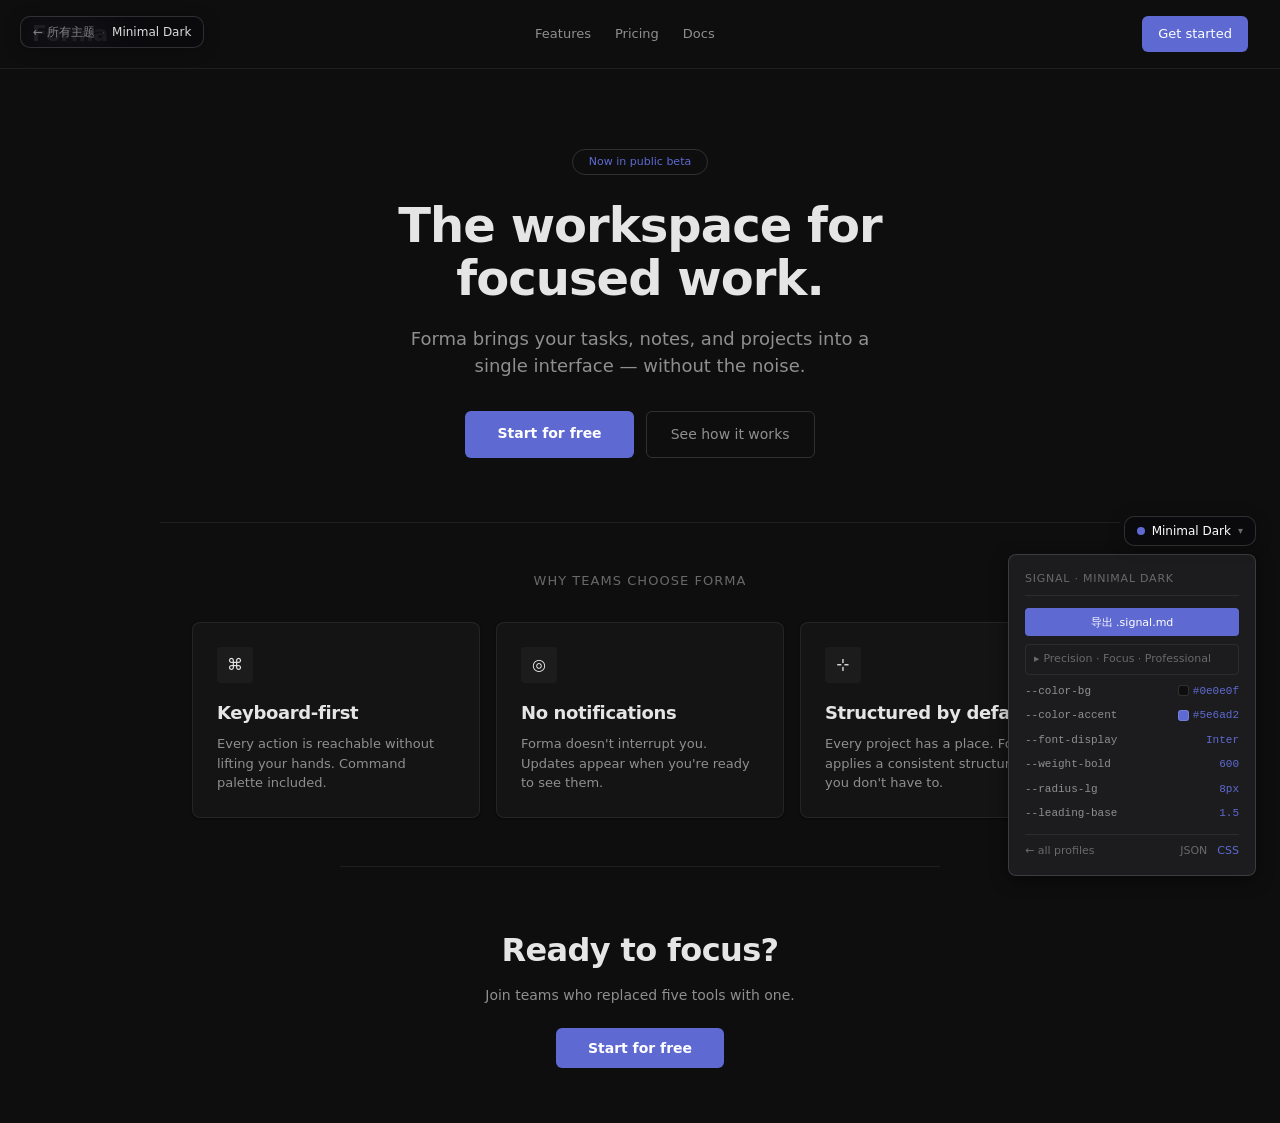
==== commit b0660fb4: "feat: Epic 3 · demo page context badge — theme name + back link Add a fixed top-left badge to demo.h" ====
--- a/demo.html
+++ b/demo.html
@@ -684,10 +684,55 @@
       nav .nav-links { display: none; }
       .switcher-back { display: none; }
       .theme-btn { padding: 5px 8px; font-size: 11px; }
+      .context-badge { top: 12px; left: 14px; padding: 5px 10px; }
+    }
+
+    /* ── Context Badge ── */
+    .context-badge {
+      position: fixed;
+      top: 16px;
+      left: 20px;
+      z-index: 50;
+      display: flex;
+      align-items: center;
+      gap: 7px;
+      padding: 6px 12px;
+      background: rgba(10, 10, 14, 0.82);
+      backdrop-filter: blur(16px) saturate(160%);
+      -webkit-backdrop-filter: blur(16px) saturate(160%);
+      border: 1px solid rgba(255, 255, 255, 0.15);
+      border-radius: 10px;
+      box-shadow: 0 2px 16px rgba(0, 0, 0, 0.28);
+      font-size: 12px;
+      font-family: inherit;
+      white-space: nowrap;
+    }
+    .context-back {
+      color: rgba(255, 255, 255, 0.45);
+      text-decoration: none;
+      font-weight: 500;
+      transition: color 0.15s;
+    }
+    .context-back:hover { color: rgba(255, 255, 255, 0.85); }
+    .context-sep {
+      color: rgba(255, 255, 255, 0.18);
+      font-size: 10px;
+      user-select: none;
+    }
+    .context-theme-name {
+      color: rgba(255, 255, 255, 0.85);
+      font-weight: 500;
     }
   </style>
 </head>
 <body data-theme="minimal-dark">
+
+  <!-- Context Badge — fixed top-left, tool UI (not demo content) -->
+  <div id="context-badge" class="context-badge">
+    <a href="./" class="context-back">← 所有主题</a>
+    <span class="context-sep" aria-hidden="true">·</span>
+    <span id="context-theme-name" class="context-theme-name">Minimal Dark</span>
+  </div>
 
   <!-- Nav -->
   <nav>
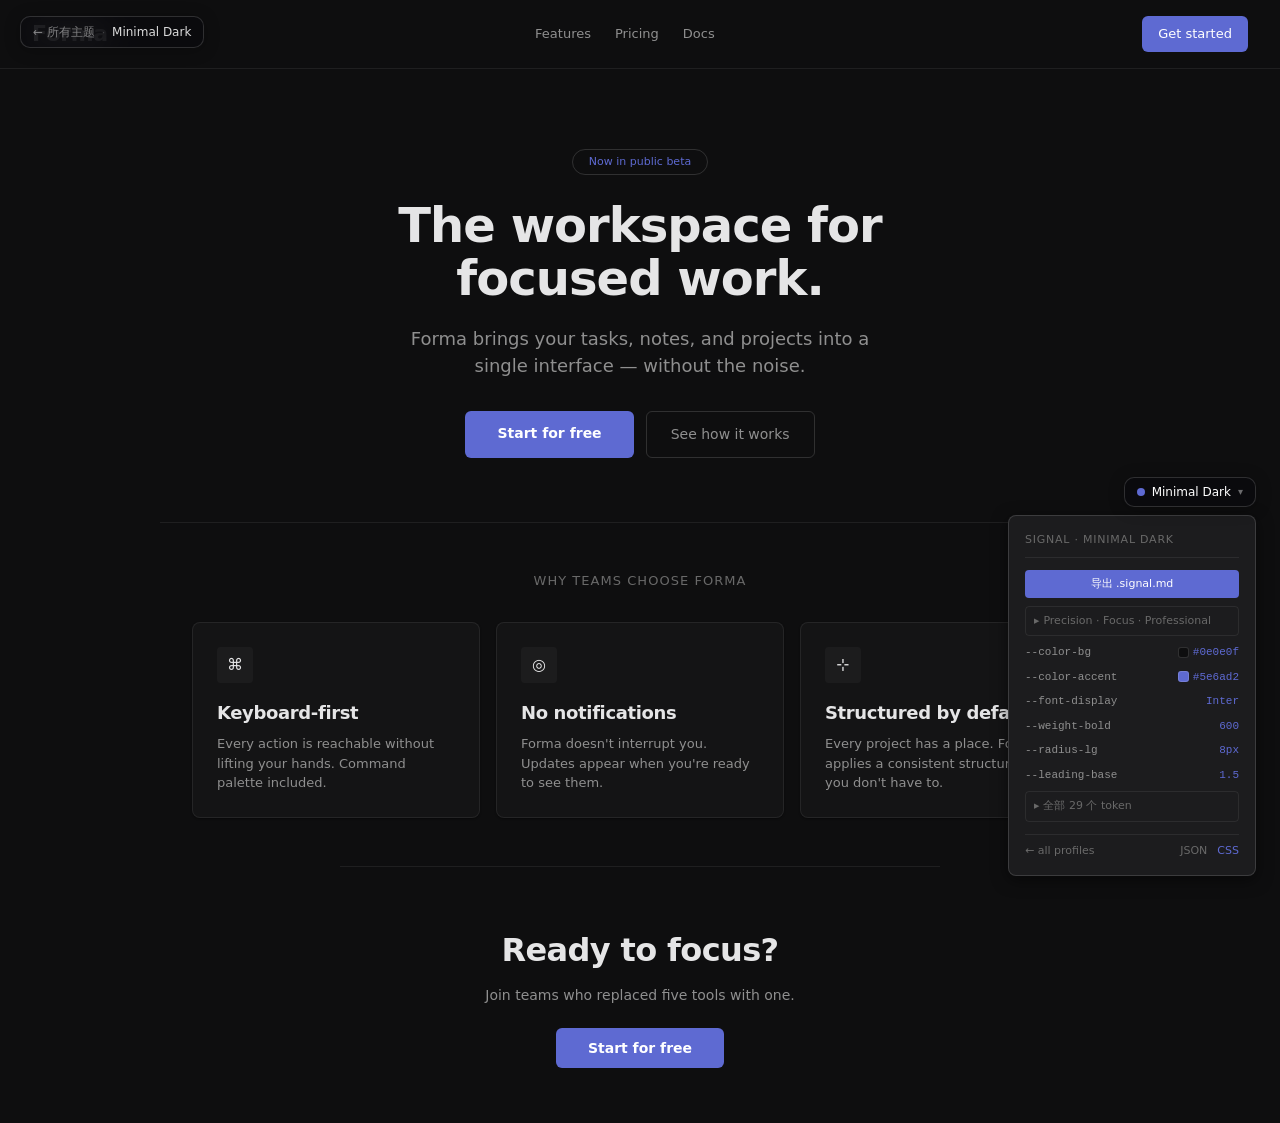
==== commit b49968f4: "feat: Epic 3 · legend expandable full token preview (all 29 vars) Add a lazy-loaded <details> expand" ====
--- a/demo.html
+++ b/demo.html
@@ -622,6 +622,48 @@
     }
     .signal-guide-copy-btn:hover { opacity: 0.75; }
 
+    /* ── Token expand (all 29 vars) ── */
+    .tokens-expand {
+      margin-bottom: var(--space-2);
+      border: 1px solid var(--color-border);
+      border-radius: calc(var(--radius-lg) / 2);
+      overflow: hidden;
+      transition: border-color 0.25s;
+    }
+    .tokens-expand-summary {
+      font-size: 11px;
+      font-weight: var(--weight-medium);
+      color: var(--color-text-3);
+      padding: 6px 8px;
+      cursor: pointer;
+      list-style: none;
+      display: flex;
+      align-items: center;
+      gap: 4px;
+      user-select: none;
+      transition: color 0.15s, background 0.15s;
+    }
+    .tokens-expand-summary::-webkit-details-marker { display: none; }
+    .tokens-expand-summary::before {
+      content: '▶';
+      font-size: 7px;
+      transition: transform 0.15s;
+      display: inline-block;
+    }
+    details[open].tokens-expand .tokens-expand-summary::before { transform: rotate(90deg); }
+    .tokens-expand-summary:hover { color: var(--color-text-2); background: var(--color-bg-secondary); }
+    .tokens-expand-body {
+      padding: 0 var(--space-2) var(--space-2);
+      border-top: 1px solid var(--color-border);
+      transition: border-color 0.25s;
+    }
+    .tokens-expand-loading {
+      display: block;
+      font-size: 10px;
+      color: var(--color-text-3);
+      padding: var(--space-2) 0;
+    }
+
     /* ── CSS Fallback Modal ── */
     .css-fallback {
       position: fixed;
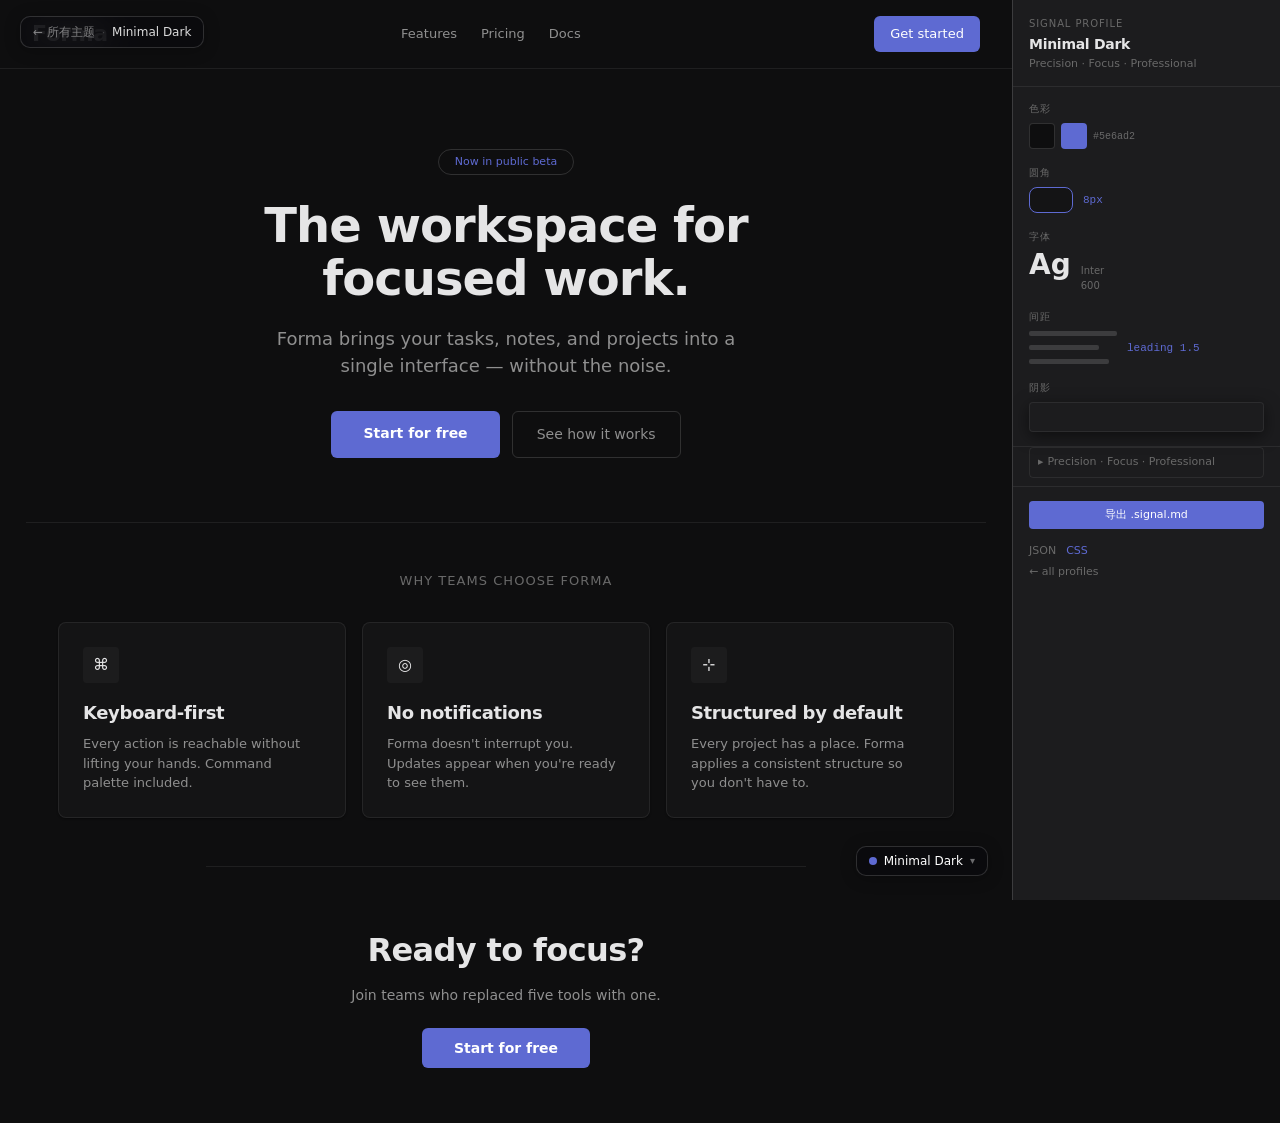
==== commit bcd8396a: "feat: replace floating Legend Panel with fixed Sidebar (S9 · #33) Replaces the floating token legend" ====
--- a/demo.html
+++ b/demo.html
@@ -19,13 +19,14 @@
       line-height: var(--leading-base);
       -webkit-font-smoothing: antialiased;
       transition: background-color 0.25s ease, color 0.2s ease;
-    }
-
-    /* ── Side Controls (switcher + legend stacked bottom-right) ── */
+      padding-right: 268px;
+    }
+
+    /* ── Side Controls (switcher only, bottom-right of content area) ── */
     .side-controls {
       position: fixed;
       bottom: var(--space-6);
-      right: var(--space-6);
+      right: calc(268px + var(--space-6));
       z-index: 100;
       display: flex;
       flex-direction: column;
@@ -384,59 +385,195 @@
       transition: color 0.25s;
     }
 
-    /* ── Token Legend ── */
-    .token-legend {
+    /* ── Token Sidebar ── */
+    .token-sidebar {
+      position: fixed;
+      top: 0;
+      right: 0;
+      width: 268px;
+      height: 100vh;
+      display: flex;
+      flex-direction: column;
       background: var(--color-bg-elevated);
-      border: 1px solid var(--color-border-strong);
-      border-radius: var(--radius-lg);
-      padding: var(--space-4);
-      width: 248px;
-      box-shadow: var(--shadow-md);
-      transition: background-color 0.25s, border-color 0.25s, border-radius 0.25s;
-    }
-    .legend-title {
-      font-size: 11px;
+      border-left: 1px solid var(--color-border-strong);
+      overflow-y: auto;
+      z-index: 50;
+      transition: background-color 0.25s, border-color 0.25s;
+    }
+    .sidebar-header {
+      padding: 16px 16px 14px;
+      border-bottom: 1px solid var(--color-border);
+      flex-shrink: 0;
+      transition: border-color 0.25s;
+    }
+    .sidebar-section-label {
+      display: block;
+      font-size: 10px;
       font-weight: var(--weight-medium);
       color: var(--color-text-3);
-      letter-spacing: 0.07em;
       text-transform: uppercase;
-      margin-bottom: var(--space-3);
-      padding-bottom: var(--space-2);
+      letter-spacing: 0.09em;
+      margin-bottom: 5px;
+      transition: color 0.25s;
+    }
+    .sidebar-profile-name {
+      display: block;
+      font-size: 14px;
+      font-weight: var(--weight-bold);
+      color: var(--color-text-1);
+      letter-spacing: var(--tracking-tight);
+      line-height: 1.2;
+      margin-bottom: 3px;
+      transition: color 0.25s;
+    }
+    .sidebar-signal {
+      display: block;
+      font-size: 11px;
+      color: var(--color-text-3);
+      transition: color 0.25s;
+    }
+
+    /* Dimension rows */
+    .sidebar-dims {
+      padding: 14px 16px;
+      display: flex;
+      flex-direction: column;
+      gap: 16px;
       border-bottom: 1px solid var(--color-border);
-      transition: color 0.25s, border-color 0.25s;
-    }
-    .legend-row {
-      display: flex;
-      align-items: center;
-      justify-content: space-between;
-      margin-bottom: var(--space-2);
-    }
-    .legend-key {
-      font-size: 11px;
+      flex-shrink: 0;
+      transition: border-color 0.25s;
+    }
+    .dim-row {
+      display: flex;
+      flex-direction: column;
+      gap: 7px;
+    }
+    .dim-label {
+      font-size: 10px;
+      font-weight: var(--weight-medium);
+      color: var(--color-text-3);
+      text-transform: uppercase;
+      letter-spacing: 0.09em;
+      transition: color 0.25s;
+    }
+
+    /* Color swatches */
+    .dim-color-row {
+      display: flex;
+      align-items: center;
+      gap: 6px;
+    }
+    .dim-swatch {
+      width: 26px;
+      height: 26px;
+      border-radius: var(--radius-sm);
+      flex-shrink: 0;
+      transition: border-radius 0.25s;
+    }
+    .dim-bg-swatch {
+      background: var(--color-bg);
+      border: 1px solid var(--color-border-strong);
+    }
+    .dim-accent-swatch {
+      background: var(--color-accent);
+      border: none;
+      transition: background 0.25s, border-radius 0.25s;
+    }
+    .dim-swatch-label {
+      font-size: 10px;
       font-family: 'SF Mono', 'Fira Code', monospace;
-      color: var(--color-text-2);
-      transition: color 0.25s;
-    }
-    .legend-val {
+      color: var(--color-text-3);
+      transition: color 0.25s;
+    }
+
+    /* Radius */
+    .dim-radius-row {
+      display: flex;
+      align-items: center;
+      gap: 10px;
+    }
+    .dim-radius-preview {
+      width: 44px;
+      height: 26px;
+      background: var(--color-bg-secondary);
+      border: 1.5px solid var(--color-accent);
+      border-radius: var(--radius-lg);
+      transition: border-color 0.25s, background 0.25s, border-radius 0.25s;
+    }
+    .dim-val {
       font-size: 11px;
       font-family: 'SF Mono', 'Fira Code', monospace;
       color: var(--color-accent);
       transition: color 0.25s;
     }
-    .legend-swatch {
-      width: 11px; height: 11px;
-      border-radius: 3px;
-      border: 1px solid var(--color-border-strong);
+
+    /* Typography */
+    .dim-type-row {
+      display: flex;
+      align-items: baseline;
+      gap: 10px;
+    }
+    .dim-type-sample {
+      font-size: 28px;
+      line-height: 1;
+      color: var(--color-text-1);
+      transition: color 0.25s;
+    }
+    .dim-type-meta {
+      font-size: 10px;
+      color: var(--color-text-3);
+      line-height: 1.5;
+      transition: color 0.25s;
+    }
+
+    /* Leading / spacing */
+    .dim-leading-row {
+      display: flex;
+      align-items: center;
+      gap: 10px;
+    }
+    .dim-leading-bars {
+      display: flex;
+      flex-direction: column;
+      gap: 4px;
+      transition: gap 0.25s;
+    }
+    .dim-leading-bar {
+      height: 5px;
+      background: var(--color-border-strong);
+      border-radius: 2px;
+      transition: background 0.25s;
+    }
+
+    /* Shadow */
+    .dim-shadow-card {
+      height: 30px;
+      background: var(--color-bg-elevated);
+      border: 1px solid var(--color-border);
+      border-radius: var(--radius-sm);
+      box-shadow: var(--shadow-md);
+      transition: all 0.25s;
+    }
+
+    /* Sidebar meta section */
+    .sidebar-meta-wrap {
+      padding: 0 16px;
+      border-bottom: 1px solid var(--color-border);
       flex-shrink: 0;
-    }
-    .legend-footer {
-      display: flex;
-      align-items: center;
-      justify-content: space-between;
-      margin-top: var(--space-3);
-      padding-top: var(--space-2);
-      border-top: 1px solid var(--color-border);
       transition: border-color 0.25s;
+    }
+
+    /* Sidebar footer */
+    .sidebar-footer {
+      padding: 14px 16px;
+      flex-shrink: 0;
+      display: flex;
+      flex-direction: column;
+      gap: 8px;
+    }
+    .sidebar-export-row {
+      display: flex;
+      gap: 10px;
     }
     .legend-back {
       font-size: 11px;
@@ -527,11 +664,6 @@
       color: var(--color-text-2);
     }
 
-    .legend-actions {
-      display: flex;
-      align-items: center;
-      gap: 10px;
-    }
     .export-signal-btn {
       display: block;
       width: 100%;
@@ -622,47 +754,6 @@
     }
     .signal-guide-copy-btn:hover { opacity: 0.75; }
 
-    /* ── Token expand (all 29 vars) ── */
-    .tokens-expand {
-      margin-bottom: var(--space-2);
-      border: 1px solid var(--color-border);
-      border-radius: calc(var(--radius-lg) / 2);
-      overflow: hidden;
-      transition: border-color 0.25s;
-    }
-    .tokens-expand-summary {
-      font-size: 11px;
-      font-weight: var(--weight-medium);
-      color: var(--color-text-3);
-      padding: 6px 8px;
-      cursor: pointer;
-      list-style: none;
-      display: flex;
-      align-items: center;
-      gap: 4px;
-      user-select: none;
-      transition: color 0.15s, background 0.15s;
-    }
-    .tokens-expand-summary::-webkit-details-marker { display: none; }
-    .tokens-expand-summary::before {
-      content: '▶';
-      font-size: 7px;
-      transition: transform 0.15s;
-      display: inline-block;
-    }
-    details[open].tokens-expand .tokens-expand-summary::before { transform: rotate(90deg); }
-    .tokens-expand-summary:hover { color: var(--color-text-2); background: var(--color-bg-secondary); }
-    .tokens-expand-body {
-      padding: 0 var(--space-2) var(--space-2);
-      border-top: 1px solid var(--color-border);
-      transition: border-color 0.25s;
-    }
-    .tokens-expand-loading {
-      display: block;
-      font-size: 10px;
-      color: var(--color-text-3);
-      padding: var(--space-2) 0;
-    }
 
     /* ── CSS Fallback Modal ── */
     .css-fallback {
@@ -719,10 +810,13 @@
     }
 
     /* ── Responsive ── */
+    @media (max-width: 900px) {
+      body { padding-right: 0; }
+      .token-sidebar { display: none; }
+      .side-controls { bottom: 16px; right: 16px; }
+    }
     @media (max-width: 640px) {
       .features-grid { grid-template-columns: 1fr; }
-      .side-controls { bottom: 16px; right: 16px; }
-      .token-legend { display: none; }
       nav .nav-links { display: none; }
       .switcher-back { display: none; }
       .theme-btn { padding: 5px 8px; font-size: 11px; }
@@ -816,7 +910,7 @@
     <a href="#" class="btn-primary" id="btn-cta">Start for free</a>
   </section>
 
-  <!-- Side Controls: switcher + legend, fixed bottom-right -->
+  <!-- Side Controls: switcher only, fixed bottom-right of content area -->
   <div class="side-controls">
     <div class="theme-switcher" id="switcher">
       <button class="switcher-trigger" id="switcher-trigger" aria-haspopup="listbox" aria-expanded="false">
@@ -833,8 +927,67 @@
         </div>
       </div>
     </div>
-    <aside class="token-legend" id="token-legend"></aside>
   </div>
+
+  <!-- Token Sidebar: fixed right panel, shows signal dimensions for active profile -->
+  <aside class="token-sidebar" id="token-sidebar" aria-label="Token signal summary">
+    <div class="sidebar-header">
+      <span class="sidebar-section-label">Signal Profile</span>
+      <span class="sidebar-profile-name" id="sidebar-profile-name">Minimal Dark</span>
+      <span class="sidebar-signal" id="sidebar-signal">Precision · Focus · Professional</span>
+    </div>
+
+    <div class="sidebar-dims">
+      <div class="dim-row">
+        <span class="dim-label">色彩</span>
+        <div class="dim-color-row">
+          <div class="dim-swatch dim-bg-swatch" title="Background"></div>
+          <div class="dim-swatch dim-accent-swatch" title="Accent"></div>
+          <span class="dim-swatch-label" id="dim-accent-val">—</span>
+        </div>
+      </div>
+      <div class="dim-row">
+        <span class="dim-label">圆角</span>
+        <div class="dim-radius-row">
+          <div class="dim-radius-preview"></div>
+          <span class="dim-val" id="dim-radius-val">—</span>
+        </div>
+      </div>
+      <div class="dim-row">
+        <span class="dim-label">字体</span>
+        <div class="dim-type-row">
+          <span class="dim-type-sample" id="dim-type-sample">Ag</span>
+          <span class="dim-type-meta" id="dim-type-meta">—</span>
+        </div>
+      </div>
+      <div class="dim-row">
+        <span class="dim-label">间距</span>
+        <div class="dim-leading-row">
+          <div class="dim-leading-bars" id="dim-leading-bars">
+            <div class="dim-leading-bar" style="width:88px"></div>
+            <div class="dim-leading-bar" style="width:70px"></div>
+            <div class="dim-leading-bar" style="width:80px"></div>
+          </div>
+          <span class="dim-val" id="dim-leading-val">—</span>
+        </div>
+      </div>
+      <div class="dim-row">
+        <span class="dim-label">阴影</span>
+        <div class="dim-shadow-card"></div>
+      </div>
+    </div>
+
+    <div class="sidebar-meta-wrap" id="sidebar-meta-wrap"></div>
+
+    <div class="sidebar-footer">
+      <button class="export-signal-btn" id="export-signal-btn">导出 .signal.md</button>
+      <div class="sidebar-export-row">
+        <button class="export-json-btn" id="export-json-btn">JSON</button>
+        <button class="copy-css-btn" id="copy-css-btn">CSS</button>
+      </div>
+      <a href="index.html" class="legend-back">← all profiles</a>
+    </div>
+  </aside>
 
   <!-- AC-4: CSS copy fallback modal (shown when clipboard API unavailable) -->
   <div class="css-fallback" id="css-fallback" hidden>
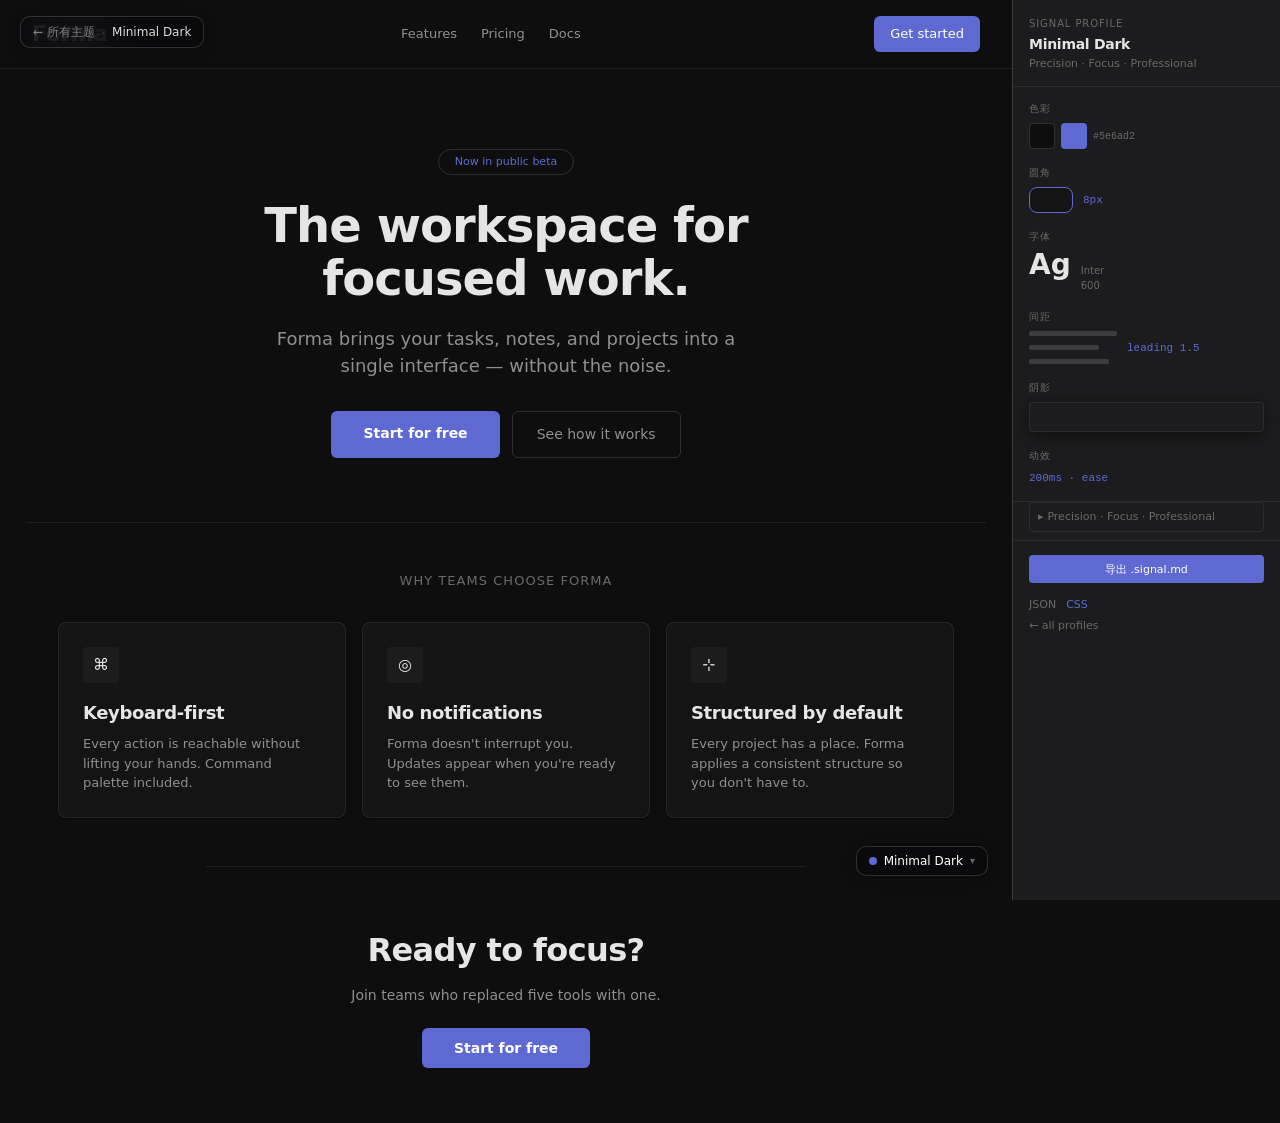
==== commit bbd7c423: "fix: add missing motion dimension to Sidebar — 6th signal dim (#33) Adds motion/easing data to all 9" ====
--- a/demo.html
+++ b/demo.html
@@ -975,6 +975,10 @@
         <span class="dim-label">阴影</span>
         <div class="dim-shadow-card"></div>
       </div>
+      <div class="dim-row">
+        <span class="dim-label">动效</span>
+        <span class="dim-val" id="dim-motion-val">—</span>
+      </div>
     </div>
 
     <div class="sidebar-meta-wrap" id="sidebar-meta-wrap"></div>
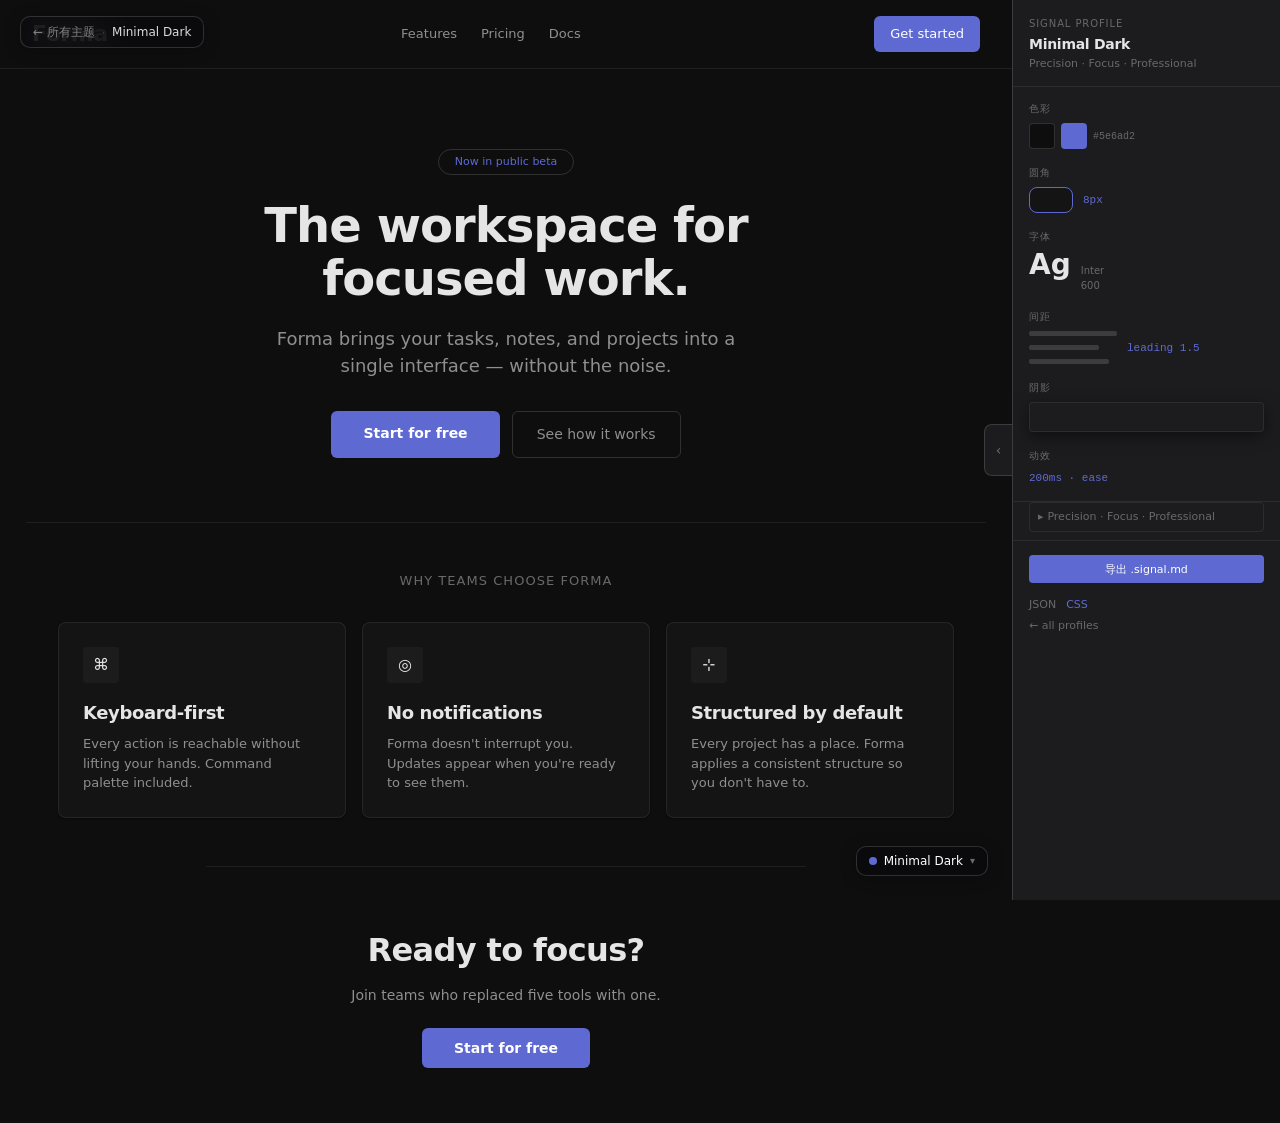
==== commit 306f67fb: "feat: Sidebar collapse/expand + overlay mode for narrow viewport (#34) - Add tab toggle button protr" ====
--- a/demo.html
+++ b/demo.html
@@ -392,13 +392,65 @@
       right: 0;
       width: 268px;
       height: 100vh;
+      overflow: visible; /* allow toggle tab to protrude left */
+      z-index: 50;
+      transition: width 0.22s cubic-bezier(0.16, 1, 0.3, 1);
+    }
+    .token-sidebar.collapsed {
+      width: 32px;
+    }
+
+    /* Inner scroll wrapper — carries background + border */
+    .sidebar-inner {
+      width: 100%;
+      height: 100%;
       display: flex;
       flex-direction: column;
       background: var(--color-bg-elevated);
       border-left: 1px solid var(--color-border-strong);
       overflow-y: auto;
-      z-index: 50;
+      overflow-x: hidden;
       transition: background-color 0.25s, border-color 0.25s;
+    }
+    /* Hide inner content entirely when collapsed — toggle tab stays visible */
+    .token-sidebar.collapsed .sidebar-inner {
+      display: none;
+    }
+    /* Collapsed strip: show a thin background strip so toggle tab has a backdrop */
+    .token-sidebar.collapsed::after {
+      content: '';
+      position: absolute;
+      inset: 0;
+      background: var(--color-bg-elevated);
+      border-left: 1px solid var(--color-border-strong);
+      transition: background-color 0.25s, border-color 0.25s;
+    }
+
+    /* Collapse / expand tab — protrudes from sidebar's left edge */
+    .sidebar-toggle {
+      position: absolute;
+      top: 50%;
+      left: -28px;
+      transform: translateY(-50%);
+      width: 28px;
+      height: 52px;
+      background: var(--color-bg-elevated);
+      border: 1px solid var(--color-border-strong);
+      border-right: none;
+      border-radius: 8px 0 0 8px;
+      cursor: pointer;
+      color: var(--color-text-3);
+      font-size: 14px;
+      display: flex;
+      align-items: center;
+      justify-content: center;
+      transition: background 0.15s, color 0.15s, border-color 0.25s;
+      z-index: 1;
+      font-family: inherit;
+    }
+    .sidebar-toggle:hover {
+      background: var(--color-bg-secondary);
+      color: var(--color-text-1);
     }
     .sidebar-header {
       padding: 16px 16px 14px;
@@ -810,9 +862,13 @@
     }
 
     /* ── Responsive ── */
+    /* Collapsed body state — shrinks padding to match collapsed strip */
+    body.sidebar-collapsed { padding-right: 32px; }
+
     @media (max-width: 900px) {
-      body { padding-right: 0; }
-      .token-sidebar { display: none; }
+      /* Overlay mode: sidebar covers content, never pushes it */
+      body,
+      body.sidebar-collapsed { padding-right: 0; }
       .side-controls { bottom: 16px; right: 16px; }
     }
     @media (max-width: 640px) {
@@ -931,6 +987,8 @@
 
   <!-- Token Sidebar: fixed right panel, shows signal dimensions for active profile -->
   <aside class="token-sidebar" id="token-sidebar" aria-label="Token signal summary">
+    <button class="sidebar-toggle" id="sidebar-toggle" aria-label="收起 Sidebar" aria-expanded="true">‹</button>
+    <div class="sidebar-inner">
     <div class="sidebar-header">
       <span class="sidebar-section-label">Signal Profile</span>
       <span class="sidebar-profile-name" id="sidebar-profile-name">Minimal Dark</span>
@@ -991,6 +1049,7 @@
       </div>
       <a href="index.html" class="legend-back">← all profiles</a>
     </div>
+    </div><!-- /.sidebar-inner -->
   </aside>
 
   <!-- AC-4: CSS copy fallback modal (shown when clipboard API unavailable) -->
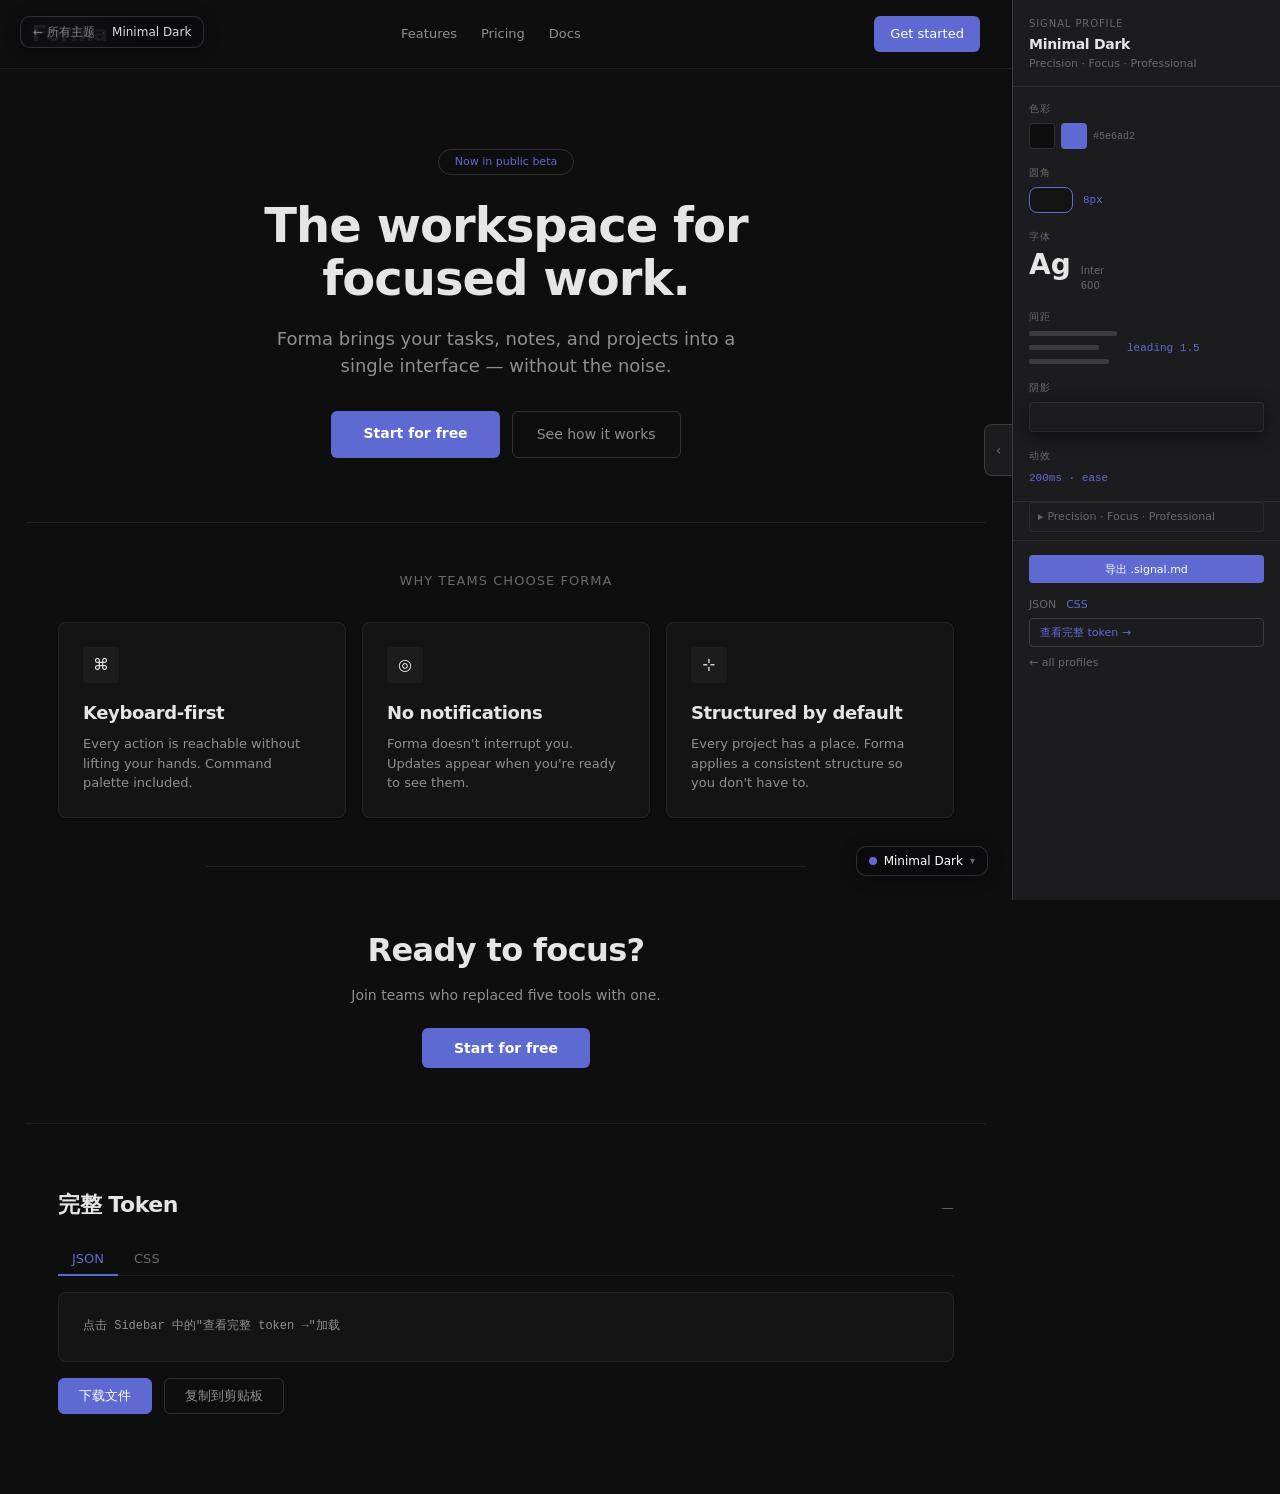
==== commit 67097c31: "feat: Sidebar → Export section jump with JSON tab preselection (#35) - Add #export-section to main p" ====
--- a/demo.html
+++ b/demo.html
@@ -879,6 +879,122 @@
       .context-badge { top: 12px; left: 14px; padding: 5px 10px; }
     }
 
+    /* ── Export Section ── */
+    .export-section {
+      max-width: 960px;
+      margin: 0 auto;
+      padding: var(--space-16) var(--space-8) var(--space-20);
+      border-top: 1px solid var(--color-border);
+      transition: border-color 0.25s;
+    }
+    .export-section-header {
+      display: flex;
+      align-items: baseline;
+      justify-content: space-between;
+      margin-bottom: var(--space-6);
+    }
+    .export-section-title {
+      font-family: var(--font-display);
+      font-size: var(--text-xl);
+      font-weight: var(--weight-bold);
+      letter-spacing: var(--tracking-tight);
+      color: var(--color-text-1);
+      transition: color 0.25s;
+    }
+    .export-section-profile {
+      font-size: var(--text-sm);
+      color: var(--color-text-3);
+      font-weight: var(--weight-medium);
+      transition: color 0.25s;
+    }
+    .export-section-tabs {
+      display: flex;
+      gap: 2px;
+      margin-bottom: var(--space-4);
+      border-bottom: 1px solid var(--color-border);
+      transition: border-color 0.25s;
+    }
+    .export-section-tab {
+      padding: 6px 14px 8px;
+      font-size: var(--text-sm);
+      font-weight: var(--weight-medium);
+      font-family: inherit;
+      color: var(--color-text-3);
+      background: transparent;
+      border: none;
+      cursor: pointer;
+      border-bottom: 2px solid transparent;
+      margin-bottom: -1px;
+      transition: color 0.15s, border-color 0.15s;
+    }
+    .export-section-tab:hover { color: var(--color-text-1); }
+    .export-section-tab.active {
+      color: var(--color-accent);
+      border-bottom-color: var(--color-accent);
+    }
+    .export-section-code {
+      background: var(--color-bg-secondary);
+      border: 1px solid var(--color-border);
+      border-radius: var(--radius-lg);
+      padding: var(--space-6);
+      font-size: 12px;
+      font-family: 'SF Mono', 'Fira Code', monospace;
+      color: var(--color-text-2);
+      line-height: 1.65;
+      overflow-x: auto;
+      max-height: 360px;
+      overflow-y: auto;
+      white-space: pre;
+      transition: background 0.25s, border-color 0.25s, border-radius 0.25s, color 0.25s;
+    }
+    .export-section-actions {
+      display: flex;
+      gap: var(--space-3);
+      margin-top: var(--space-4);
+    }
+    .export-section-btn {
+      font-size: var(--text-sm);
+      font-weight: var(--weight-medium);
+      font-family: inherit;
+      padding: var(--space-2) var(--space-5);
+      border-radius: var(--radius-md);
+      cursor: pointer;
+      border: 1px solid transparent;
+      transition: opacity 0.15s, background 0.25s, border-color 0.25s, border-radius 0.25s;
+    }
+    .export-section-btn.primary {
+      background: var(--color-accent);
+      color: #fff;
+      border-color: var(--color-accent);
+    }
+    .export-section-btn.primary:hover { opacity: 0.85; }
+    .export-section-btn.secondary {
+      background: transparent;
+      color: var(--color-text-2);
+      border-color: var(--color-border-strong);
+    }
+    .export-section-btn.secondary:hover { color: var(--color-text-1); border-color: var(--color-text-3); }
+
+    /* Sidebar full-token jump link */
+    .sidebar-full-token-btn {
+      display: block;
+      width: 100%;
+      text-align: left;
+      font-size: 11px;
+      font-weight: var(--weight-medium);
+      font-family: inherit;
+      color: var(--color-accent);
+      background: transparent;
+      border: 1px solid var(--color-border-strong);
+      border-radius: calc(var(--radius-lg) / 2);
+      padding: 6px 10px;
+      cursor: pointer;
+      transition: background 0.15s, border-color 0.25s, color 0.25s, border-radius 0.25s;
+    }
+    .sidebar-full-token-btn:hover {
+      background: color-mix(in srgb, var(--color-accent) 8%, transparent);
+    }
+
     /* ── Context Badge ── */
     .context-badge {
       position: fixed;
@@ -964,6 +1080,23 @@
     <h2 id="cta-h2">Ready to focus?</h2>
     <p id="cta-p">Join teams who replaced five tools with one.</p>
     <a href="#" class="btn-primary" id="btn-cta">Start for free</a>
+  </section>
+
+  <!-- Export Section: full token values for current profile -->
+  <section class="export-section" id="export-section">
+    <div class="export-section-header">
+      <h2 class="export-section-title">完整 Token</h2>
+      <span class="export-section-profile" id="export-section-profile">—</span>
+    </div>
+    <div class="export-section-tabs">
+      <button class="export-section-tab active" id="export-tab-json">JSON</button>
+      <button class="export-section-tab" id="export-tab-css">CSS</button>
+    </div>
+    <pre class="export-section-code" id="export-section-code">点击 Sidebar 中的"查看完整 token →"加载</pre>
+    <div class="export-section-actions">
+      <button class="export-section-btn primary" id="export-section-download">下载文件</button>
+      <button class="export-section-btn secondary" id="export-section-copy">复制到剪贴板</button>
+    </div>
   </section>
 
   <!-- Side Controls: switcher only, fixed bottom-right of content area -->
@@ -1047,6 +1180,7 @@
         <button class="export-json-btn" id="export-json-btn">JSON</button>
         <button class="copy-css-btn" id="copy-css-btn">CSS</button>
       </div>
+      <button class="sidebar-full-token-btn" id="full-token-btn">查看完整 token →</button>
       <a href="index.html" class="legend-back">← all profiles</a>
     </div>
     </div><!-- /.sidebar-inner -->
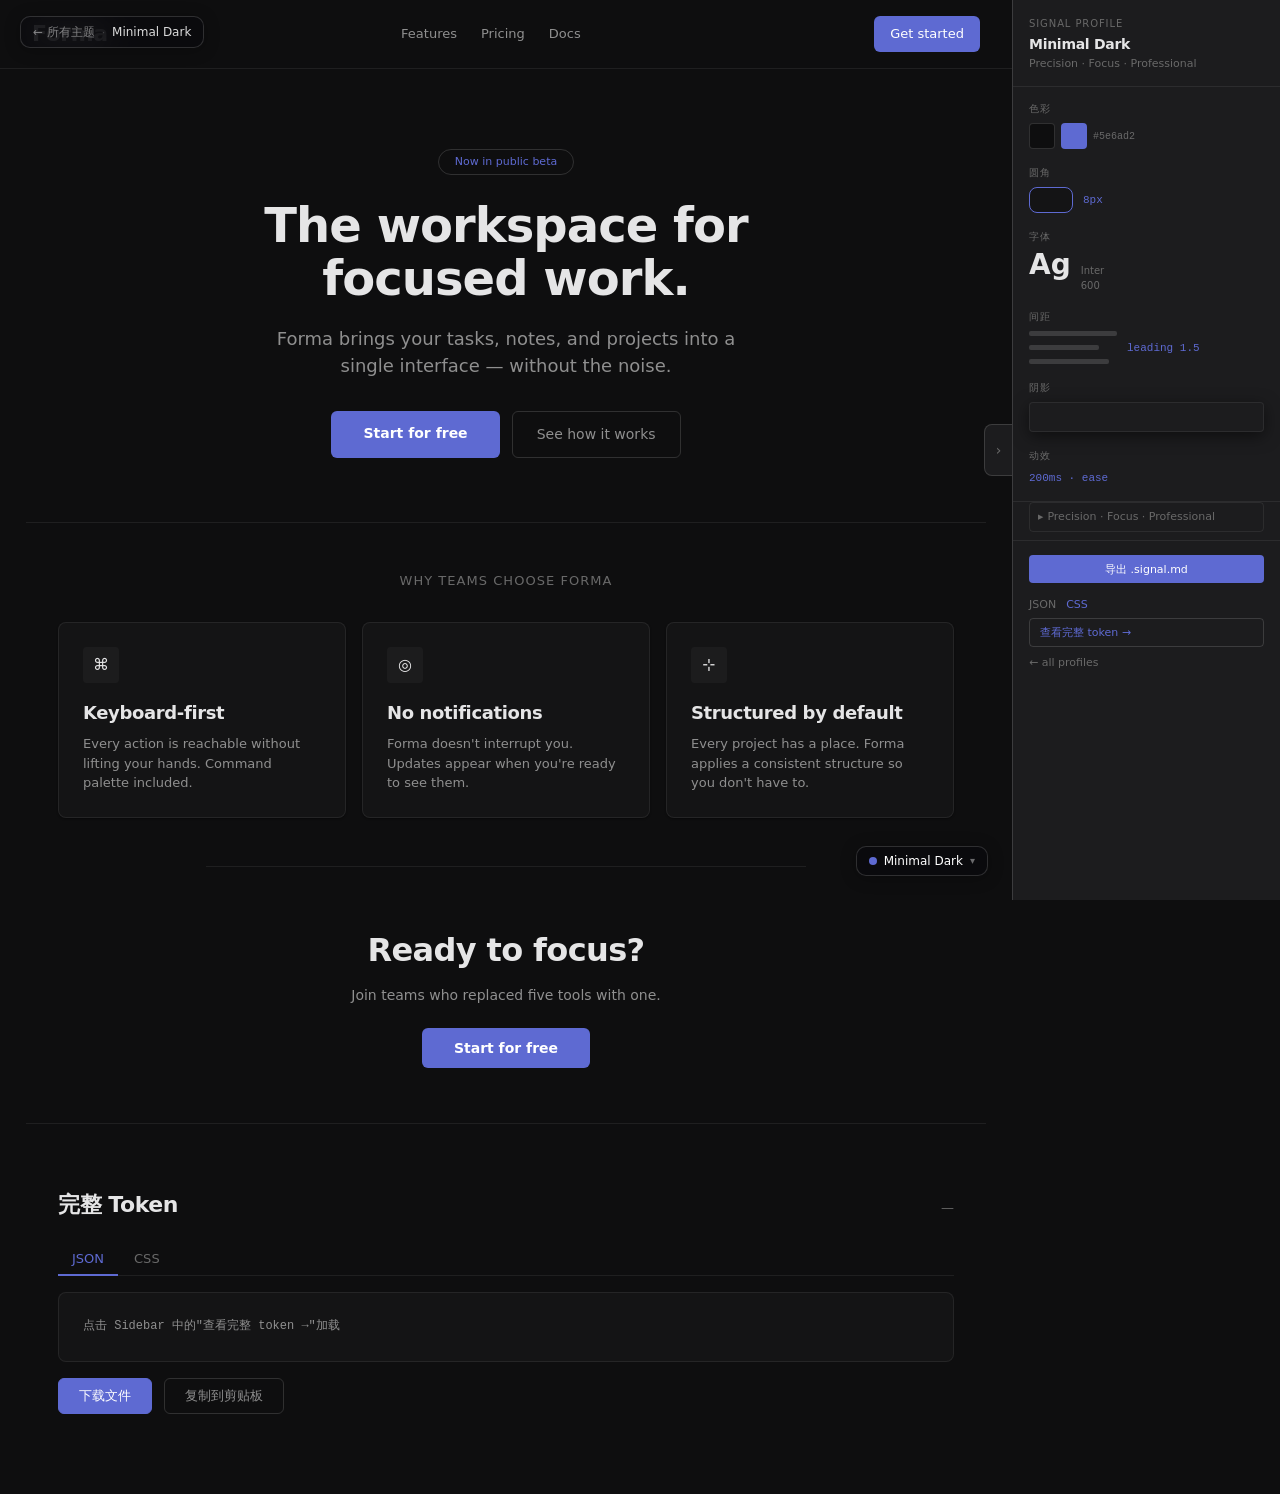
==== commit 3dff12d5: "fix: correct sidebar toggle icon direction + chip position on collapse - Icon: expanded → › (collaps" ====
--- a/demo.html
+++ b/demo.html
@@ -32,6 +32,10 @@
       flex-direction: column;
       align-items: flex-end;
       gap: 8px;
+      transition: right 0.22s cubic-bezier(0.16, 1, 0.3, 1);
+    }
+    body.sidebar-collapsed .side-controls {
+      right: calc(32px + var(--space-6));
     }
 
     /* ── Theme Switcher ── */
@@ -1120,7 +1124,7 @@
 
   <!-- Token Sidebar: fixed right panel, shows signal dimensions for active profile -->
   <aside class="token-sidebar" id="token-sidebar" aria-label="Token signal summary">
-    <button class="sidebar-toggle" id="sidebar-toggle" aria-label="收起 Sidebar" aria-expanded="true">‹</button>
+    <button class="sidebar-toggle" id="sidebar-toggle" aria-label="收起 Sidebar" aria-expanded="true">›</button>
     <div class="sidebar-inner">
     <div class="sidebar-header">
       <span class="sidebar-section-label">Signal Profile</span>
